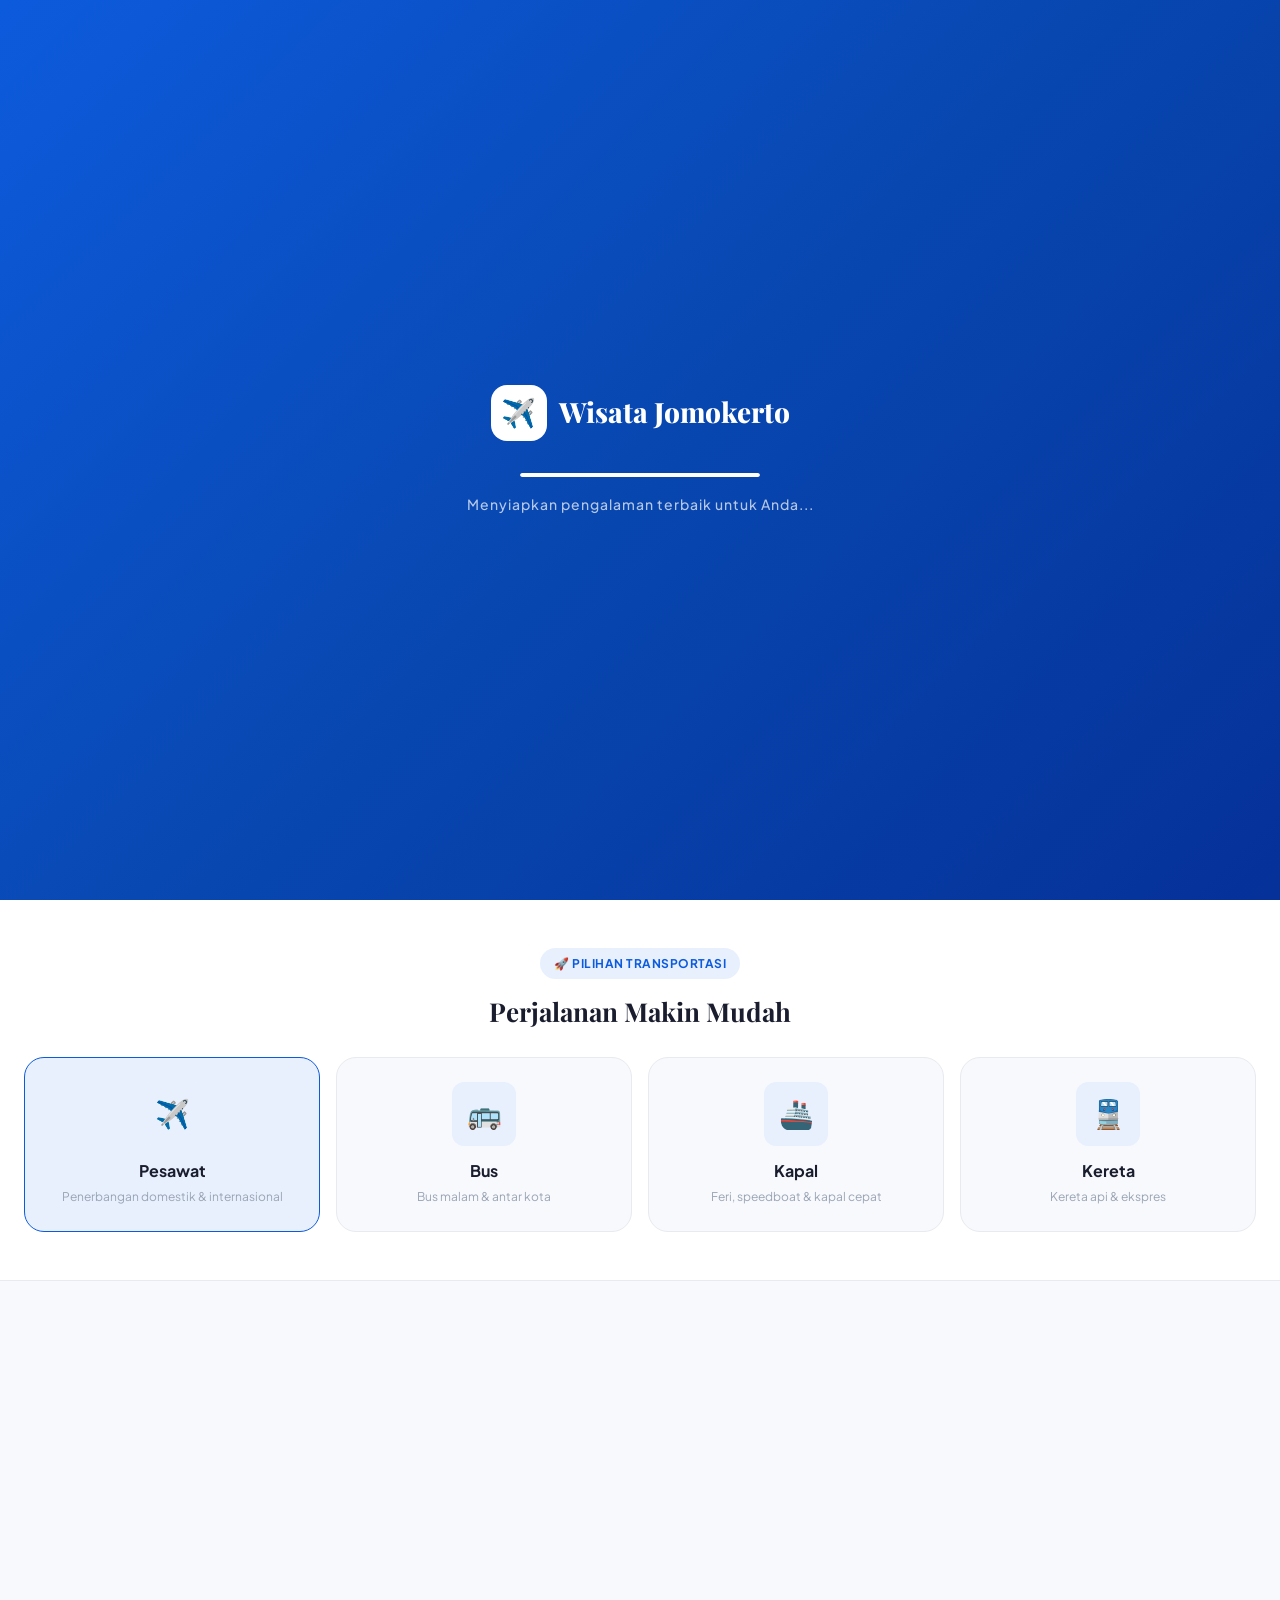
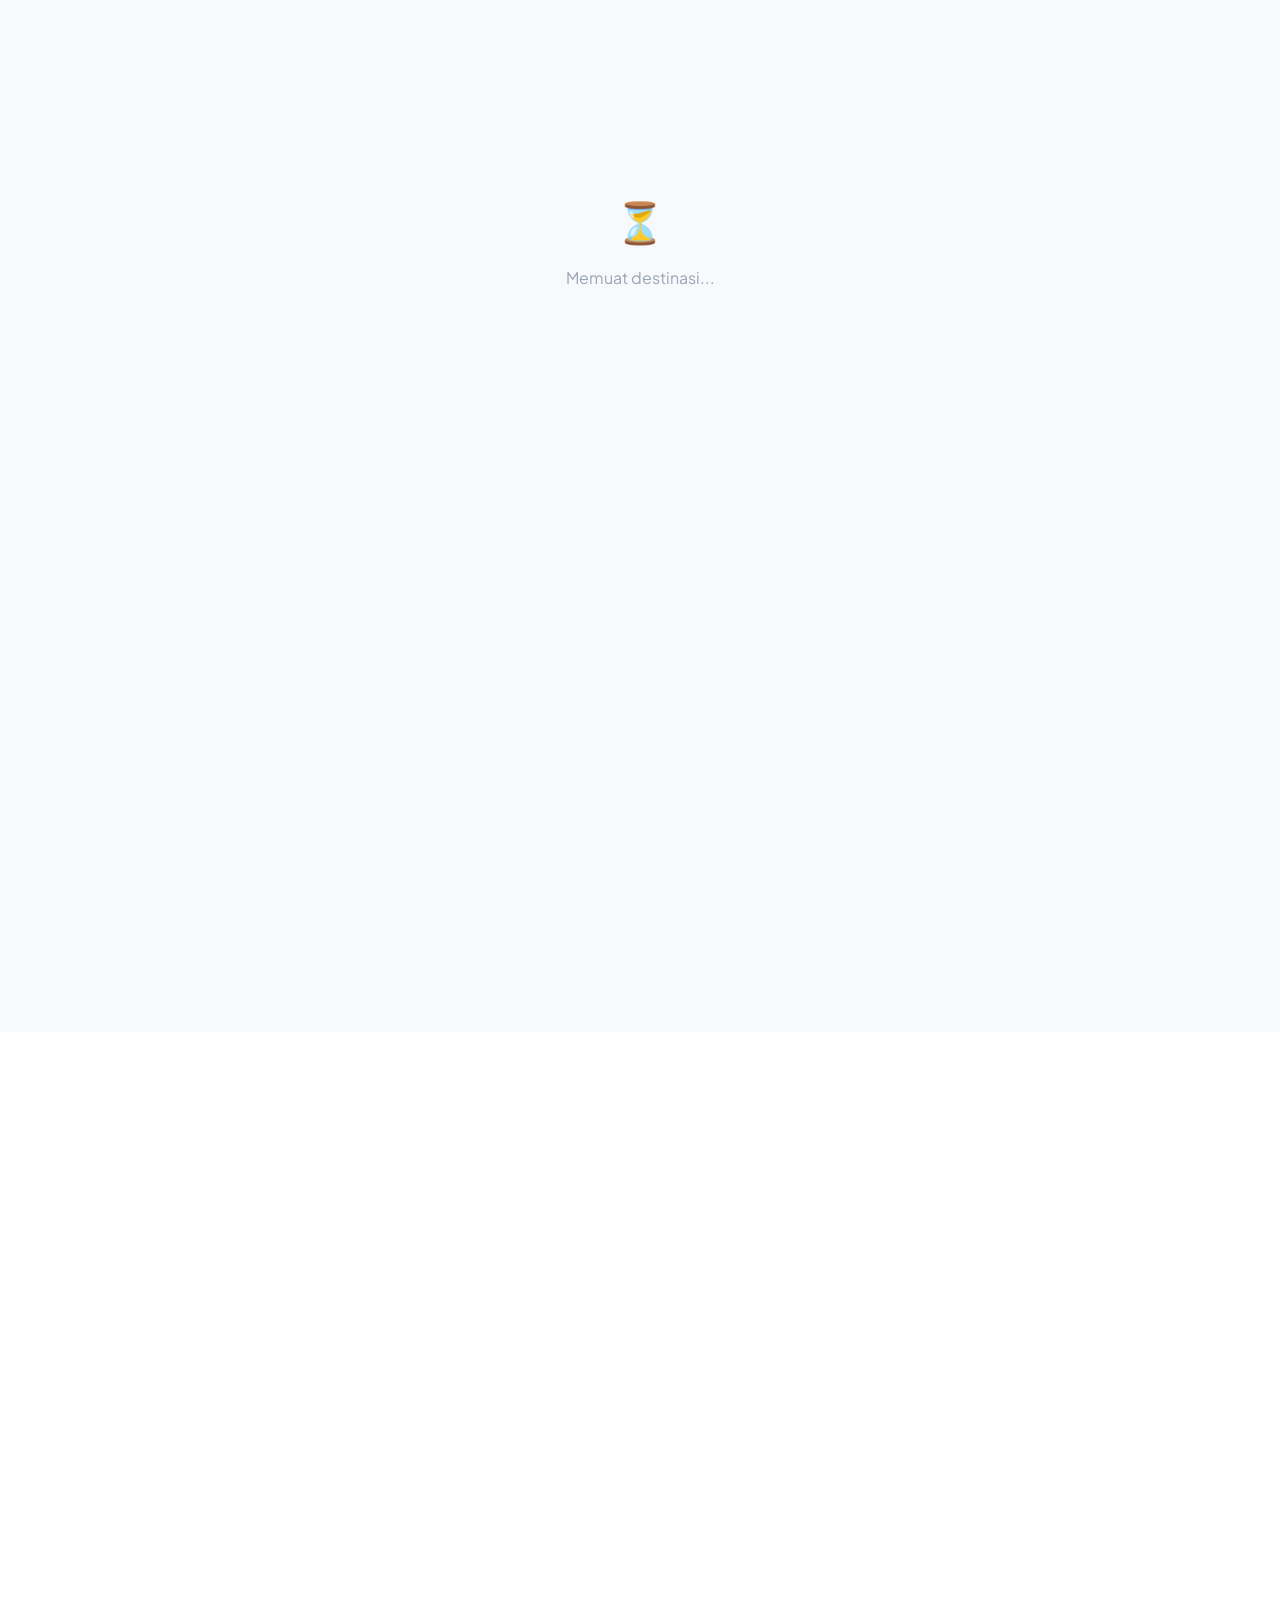
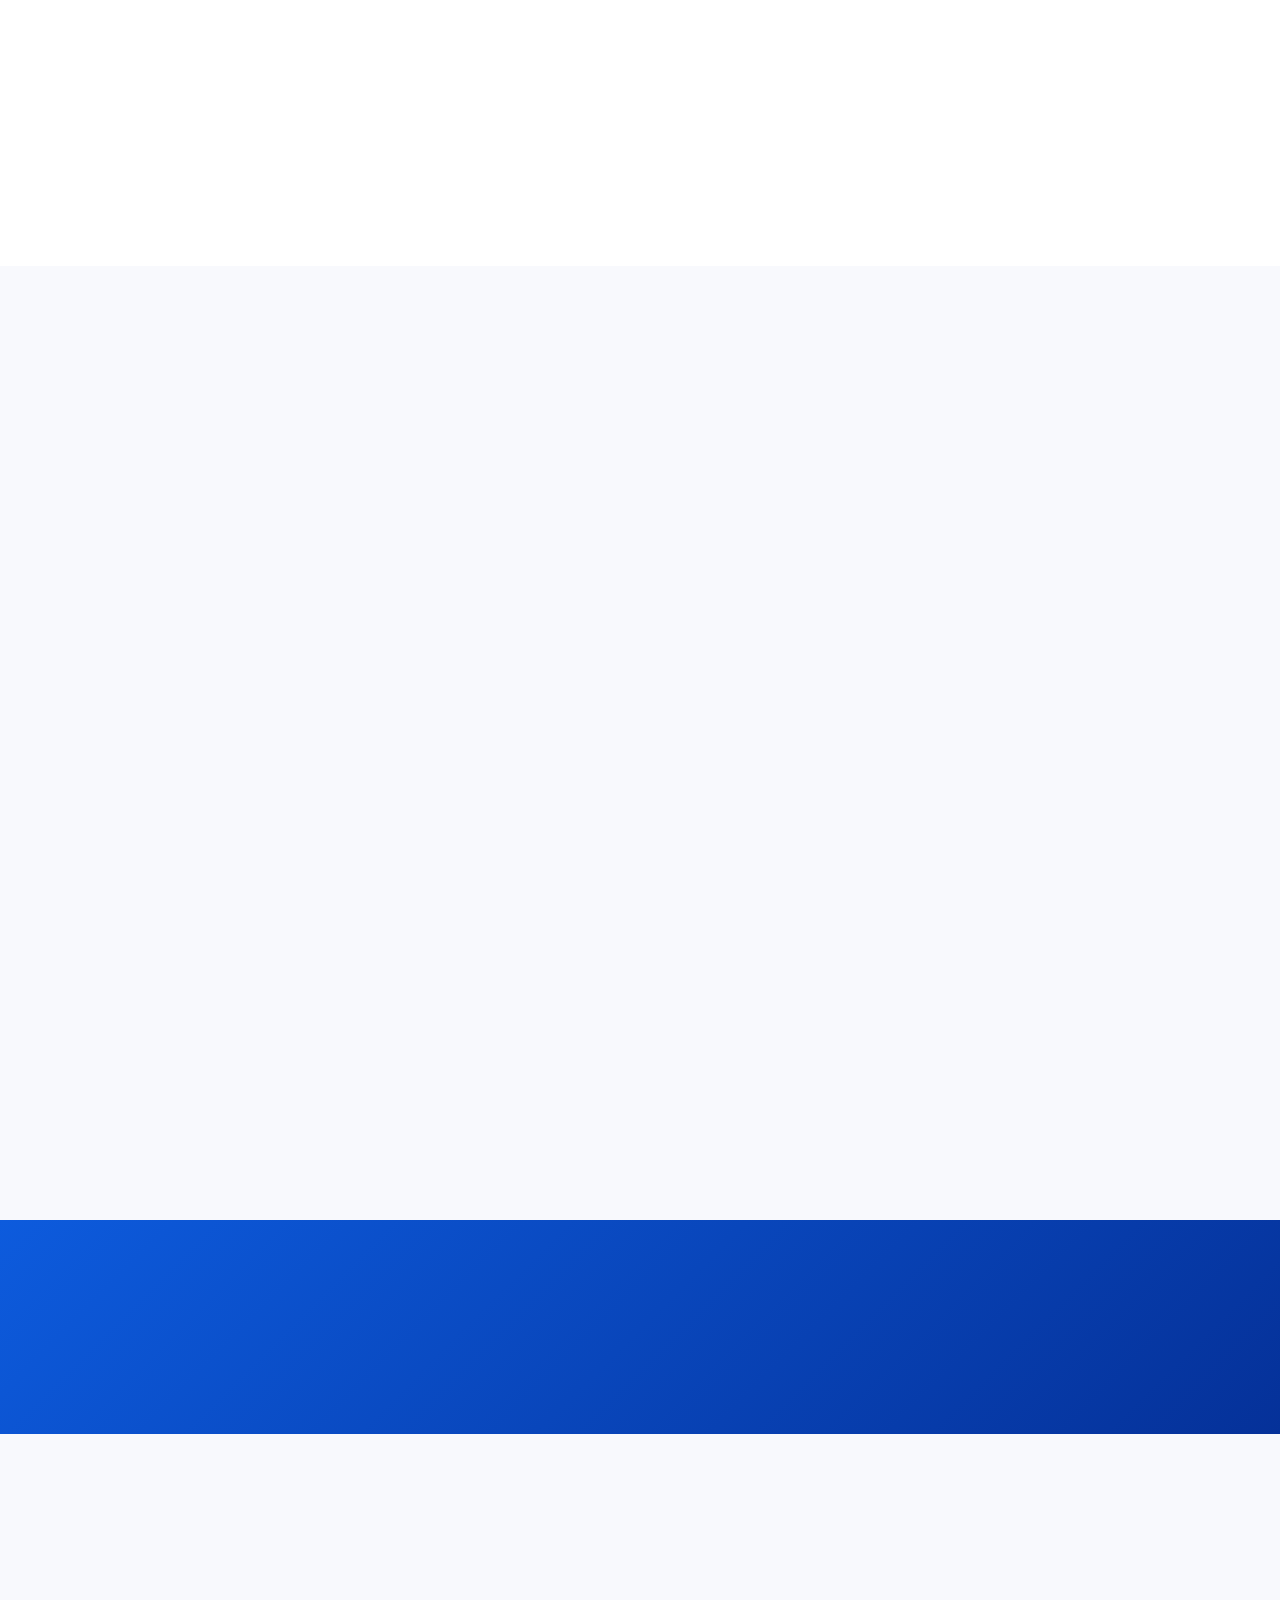
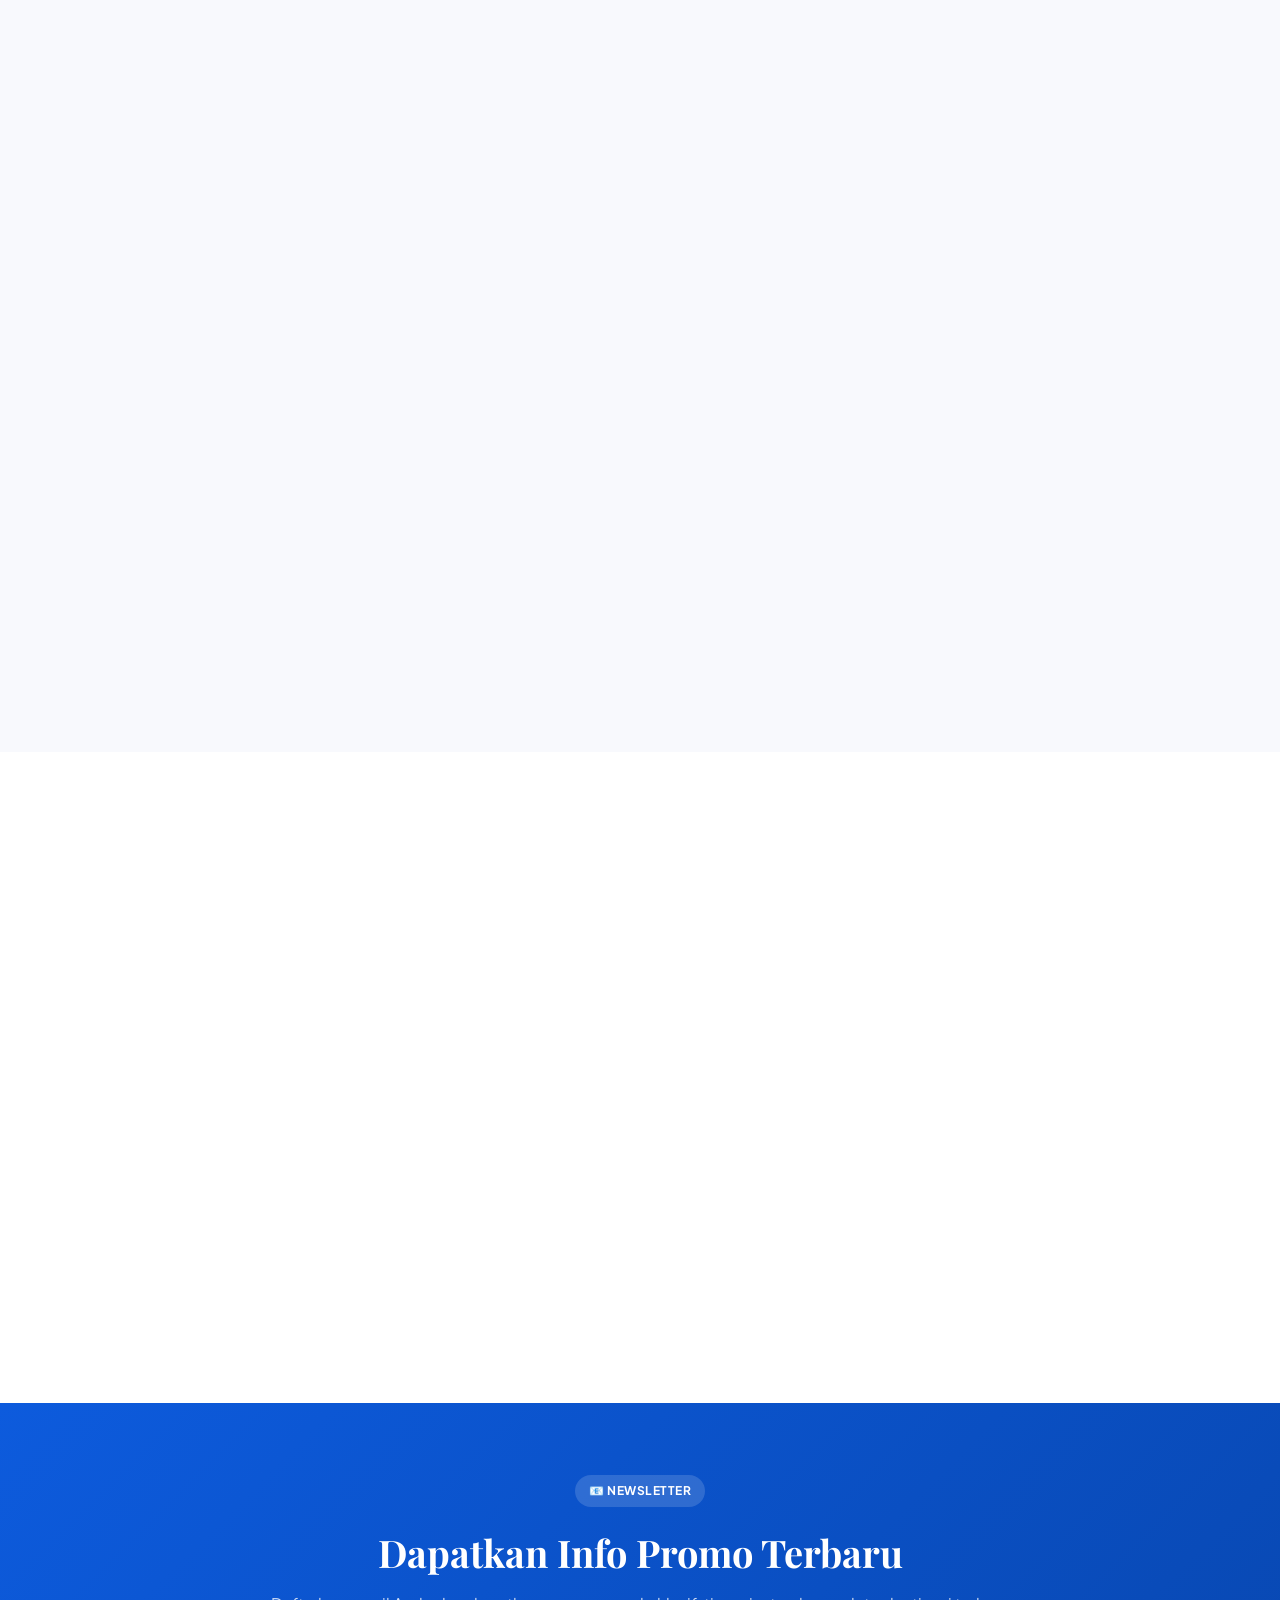
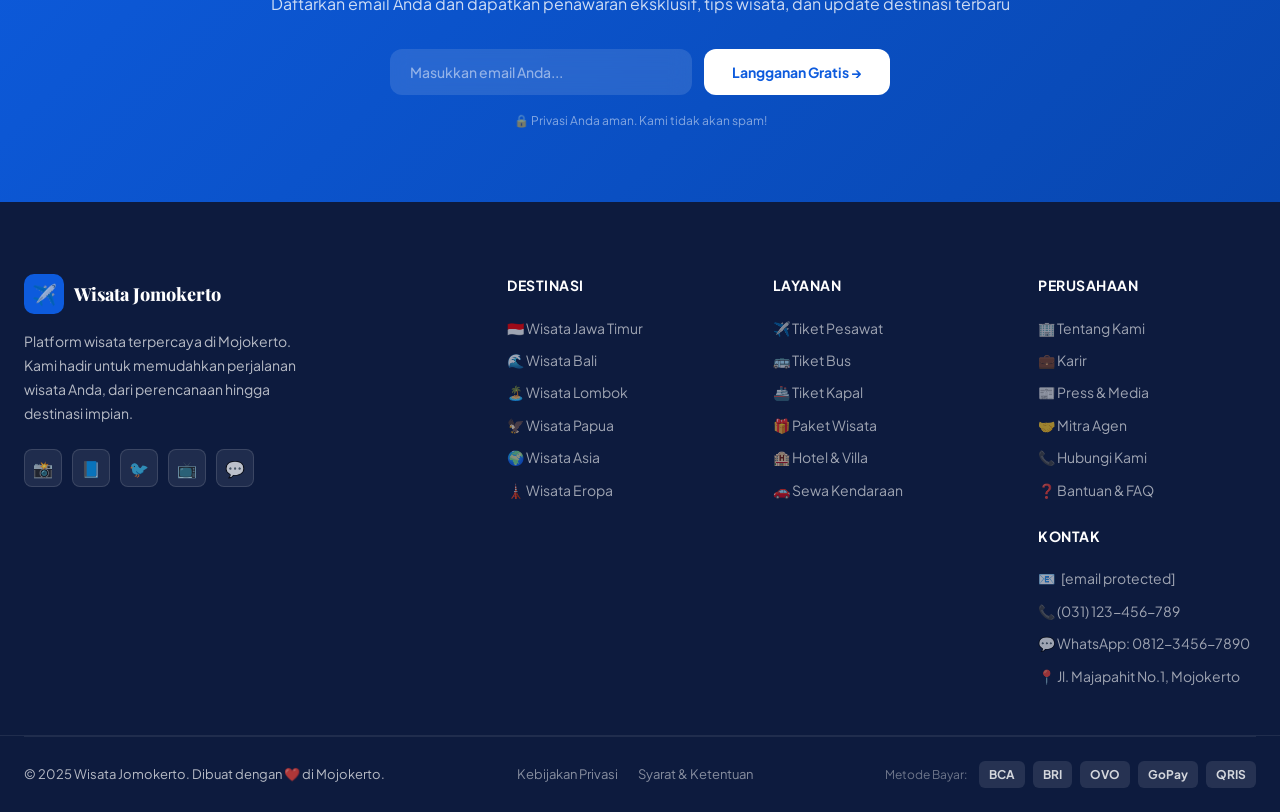
==== index.html @ 7ea8e1b7 "jmk" ====
<!DOCTYPE html>
<html lang="id" data-theme="light">
<head>
  <meta charset="UTF-8">
  <meta name="viewport" content="width=device-width, initial-scale=1.0">
  <meta name="description" content="Wisata Jomokerto - Platform wisata terlengkap. Temukan destinasi dalam dan luar negeri, paket tour, dan berbagai pilihan transportasi.">
  <meta property="og:title" content="Wisata Jomokerto - Jelajahi Dunia Bersamamu">
  <meta property="og:image" content="https://images.unsplash.com/photo-1558618666-fcd25c85cd64?w=1200">
  <title>Wisata Jomokerto - Jelajahi Dunia Bersamamu ✈️</title>
  <link rel="icon" type="image/svg+xml" href="data:image/svg+xml,<svg xmlns='http://www.w3.org/2000/svg' viewBox='0 0 100 100'><text y='.9em' font-size='90'>✈️</text></svg>">
  <link rel="stylesheet" href="css/style.css">
</head>
<body>

<!-- ===== LOADING SCREEN ===== -->
<div id="loading-screen">
  <div class="loader-logo">
    <div class="logo-icon">✈️</div>
    <div class="logo-text">Wisata Jomokerto</div>
  </div>
  <div class="loader-bar">
    <div class="loader-fill"></div>
  </div>
  <div class="loader-text">Menyiapkan pengalaman terbaik untuk Anda...</div>
</div>

<!-- ===== NAVBAR ===== -->
<nav class="navbar" id="navbar">
  <div class="nav-container">
    <!-- Logo -->
    <a href="index.html" class="nav-logo">
      <div class="logo-icon">✈️</div>
      <div>
        <div class="logo-name">Wisata Jomokerto</div>
        <div class="logo-tagline">Jelajahi Dunia Bersamamu</div>
      </div>
    </a>

    <!-- Desktop Menu -->
    <ul class="nav-menu">
      <!-- Destinasi Dropdown -->
      <li class="nav-item">
        <a href="#destinasiSection" class="nav-link active">
          🗺️ Destinasi <span class="nav-arrow">▾</span>
        </a>
        <div class="nav-dropdown">
          <a href="#destinasiSection" onclick="Destinations.filter('dalam_negeri')" class="dropdown-item">
            <span class="icon">🇮🇩</span>
            <div>
              <div style="font-weight:600;color:var(--text-primary)">Dalam Negeri</div>
              <div style="font-size:12px;color:var(--text-muted)">Ribuan destinasi Indonesia</div>
            </div>
          </a>
          <a href="#destinasiSection" onclick="Destinations.filter('luar_negeri')" class="dropdown-item">
            <span class="icon">🌍</span>
            <div>
              <div style="font-weight:600;color:var(--text-primary)">Luar Negeri</div>
              <div style="font-size:12px;color:var(--text-muted)">Mancanegara & internasional</div>
            </div>
          </a>
          <div class="dropdown-divider"></div>
          <a href="#destinasiSection" onclick="Destinations.filter('semua','pantai')" class="dropdown-item">
            <span class="icon">🏖️</span> Pantai & Bahari
          </a>
          <a href="#destinasiSection" onclick="Destinations.filter('semua','gunung')" class="dropdown-item">
            <span class="icon">⛰️</span> Gunung & Alam
          </a>
          <a href="#destinasiSection" onclick="Destinations.filter('semua','budaya')" class="dropdown-item">
            <span class="icon">🏛️</span> Budaya & Sejarah
          </a>
          <a href="#destinasiSection" onclick="Destinations.filter('semua','kota')" class="dropdown-item">
            <span class="icon">🏙️</span> Wisata Kota
          </a>
        </div>
      </li>

      <!-- Transport Dropdown -->
      <li class="nav-item">
        <a href="#transportSection" class="nav-link">
          🚀 Transportasi <span class="nav-arrow">▾</span>
        </a>
        <div class="nav-dropdown">
          <a href="#transportSection" class="dropdown-item" onclick="document.querySelector('[data-type=pesawat]').click()">
            <span class="icon">✈️</span>
            <div>
              <div style="font-weight:600;color:var(--text-primary)">Pesawat</div>
              <div style="font-size:12px;color:var(--text-muted)">Penerbangan domestik & internasional</div>
            </div>
          </a>
          <a href="#transportSection" class="dropdown-item" onclick="document.querySelector('[data-type=bus]').click()">
            <span class="icon">🚌</span>
            <div>
              <div style="font-weight:600;color:var(--text-primary)">Bus</div>
              <div style="font-size:12px;color:var(--text-muted)">Bus malam & antar kota</div>
            </div>
          </a>
          <a href="#transportSection" class="dropdown-item" onclick="document.querySelector('[data-type=kapal]').click()">
            <span class="icon">🚢</span>
            <div>
              <div style="font-weight:600;color:var(--text-primary)">Kapal</div>
              <div style="font-size:12px;color:var(--text-muted)">Feri & kapal cepat</div>
            </div>
          </a>
          <a href="#transportSection" class="dropdown-item" onclick="document.querySelector('[data-type=kereta]').click()">
            <span class="icon">🚆</span>
            <div>
              <div style="font-weight:600;color:var(--text-primary)">Kereta</div>
              <div style="font-size:12px;color:var(--text-muted)">Kereta api & ekspres</div>
            </div>
          </a>
        </div>
      </li>

      <!-- Paket -->
      <li class="nav-item">
        <a href="#paketSection" class="nav-link">
          🎁 Paket Wisata <span class="nav-arrow">▾</span>
        </a>
        <div class="nav-dropdown">
          <a href="#paketSection" class="dropdown-item"><span class="icon">🏝️</span> Paket Dalam Negeri</a>
          <a href="#paketSection" class="dropdown-item"><span class="icon">🌏</span> Paket Luar Negeri</a>
          <a href="#paketSection" class="dropdown-item"><span class="icon">💑</span> Paket Honeymoon</a>
          <a href="#paketSection" class="dropdown-item"><span class="icon">👨‍👩‍👧</span> Paket Keluarga</a>
          <div class="dropdown-divider"></div>
          <a href="#paketSection" class="dropdown-item" style="color:var(--secondary)">🔥 Promo Terbatas</a>
        </div>
      </li>

      <!-- Info -->
      <li class="nav-item">
        <a href="#" class="nav-link">
          📖 Info <span class="nav-arrow">▾</span>
        </a>
        <div class="nav-dropdown">
          <a href="#tentangSection" class="dropdown-item"><span class="icon">🏢</span> Tentang Kami</a>
          <a href="#" class="dropdown-item"><span class="icon">📰</span> Blog & Tips Wisata</a>
          <a href="#" class="dropdown-item"><span class="icon">❓</span> FAQ</a>
          <a href="#" class="dropdown-item"><span class="icon">📞</span> Kontak & Bantuan</a>
        </div>
      </li>

      <!-- Promo -->
      <li class="nav-item">
        <a href="#promoSection" class="nav-link" style="color:var(--secondary)">
          🔥 Promo
        </a>
      </li>
    </ul>

    <!-- Nav Right -->
    <div class="nav-right" id="navRight">
      <button class="btn-theme" id="themeBtn" title="Toggle theme">🌙</button>
      <button class="btn-login" onclick="Modal.open('login')">Masuk</button>
      <button class="btn-register" onclick="Modal.open('register')">Daftar Gratis</button>
    </div>

    <!-- Hamburger Mobile -->
    <div class="hamburger" id="hamburger">
      <span></span><span></span><span></span>
    </div>
  </div>
</nav>

<!-- Mobile Nav -->
<div class="mobile-nav" id="mobileNav">
  <div style="display:flex;flex-direction:column;gap:4px">
    <a href="#destinasiSection" class="nav-link" style="padding:12px 16px">🗺️ Destinasi</a>
    <a href="#transportSection" class="nav-link" style="padding:12px 16px">🚀 Transportasi</a>
    <a href="#paketSection" class="nav-link" style="padding:12px 16px">🎁 Paket Wisata</a>
    <a href="#promoSection" class="nav-link" style="padding:12px 16px;color:var(--secondary)">🔥 Promo</a>
    <a href="#tentangSection" class="nav-link" style="padding:12px 16px">📖 Tentang</a>
    <div style="height:1px;background:var(--border);margin:8px 0"></div>
    <button class="btn-login" onclick="Modal.open('login')" style="margin:4px 0">Masuk</button>
    <button class="btn-register" onclick="Modal.open('register')" style="margin:4px 0">Daftar Gratis</button>
    <div style="height:1px;background:var(--border);margin:8px 0"></div>
    <button class="btn-theme" style="align-self:flex-start;width:auto;padding:8px 16px;gap:8px;display:flex;align-items:center">
      🌙 Ganti Tema
    </button>
  </div>
</div>

<!-- ===== HERO SECTION ===== -->
<section class="hero" id="heroSection">
  <!-- Slider -->
  <div class="hero-slider">
    <div class="hero-slide active">
      <img src="https://images.unsplash.com/photo-1558618666-fcd25c85cd64?w=1920&q=80" alt="Bromo">
      <div class="hero-overlay"></div>
    </div>
    <div class="hero-slide">
      <img src="https://images.unsplash.com/photo-1613395877344-13d4a8e0d49e?w=1920&q=80" alt="Santorini">
      <div class="hero-overlay"></div>
    </div>
    <div class="hero-slide">
      <img src="https://images.unsplash.com/photo-1544644181-1484b3fdfc62?w=1920&q=80" alt="Raja Ampat">
      <div class="hero-overlay"></div>
    </div>
  </div>

  <!-- Hero Content -->
  <div class="hero-content">
    <div class="hero-badge">
      <span>⭐</span> Platform Wisata #1 di Mojokerto
    </div>
    <h1 class="hero-title">
      Jelajahi Keindahan<br><span>Dunia Bersamamu</span>
    </h1>
    <p class="hero-subtitle">
      Temukan ribuan destinasi wisata terbaik dalam dan luar negeri. Pesan paket wisata, tiket, dan akomodasi dengan mudah dan terpercaya.
    </p>

    <div class="hero-stats">
      <div class="hero-stat">
        <div class="num">500+</div>
        <div class="label">Destinasi</div>
      </div>
      <div class="hero-stat">
        <div class="num">50K+</div>
        <div class="label">Wisatawan</div>
      </div>
      <div class="hero-stat">
        <div class="num">4.9⭐</div>
        <div class="label">Rating</div>
      </div>
      <div class="hero-stat">
        <div class="num">24/7</div>
        <div class="label">Support</div>
      </div>
    </div>

    <!-- Search Box -->
    <div class="search-box">
      <div class="search-tabs">
        <button class="search-tab active" data-transport="pesawat">✈️ Pesawat</button>
        <button class="search-tab" data-transport="bus">🚌 Bus</button>
        <button class="search-tab" data-transport="kapal">🚢 Kapal</button>
        <button class="search-tab" data-transport="kereta">🚆 Kereta</button>
        <button class="search-tab" data-transport="paket">🎁 Paket Wisata</button>
      </div>
      
      <div class="search-form">
        <div class="search-field">
          <label>📍 Dari Mana</label>
          <div class="search-input-wrap">
            <span class="icon">🏙️</span>
            <input type="text" placeholder="Kota asal..." id="searchAsal" list="kotaList">
          </div>
        </div>
        
        <div class="search-field">
          <label>🎯 Tujuan</label>
          <div class="search-input-wrap">
            <span class="icon">📍</span>
            <input type="text" placeholder="Cari destinasi..." id="searchDest" autocomplete="off">
          </div>
        </div>
        
        <div class="search-field">
          <label>📅 Tanggal</label>
          <div class="search-input-wrap">
            <span class="icon">📅</span>
            <input type="date" id="searchDate" min="">
          </div>
        </div>
        
        <div class="search-field">
          <label>👥 Penumpang</label>
          <div class="search-input-wrap">
            <span class="icon">👤</span>
            <select id="searchPax">
              <option value="1">1 Orang</option>
              <option value="2">2 Orang</option>
              <option value="3">3 Orang</option>
              <option value="4">4 Orang</option>
              <option value="5">5+ Orang</option>
            </select>
          </div>
        </div>
        
        <button class="btn-search">
          🔍 Cari
        </button>
      </div>
    </div>
  </div>

  <!-- Slider Dots -->
  <div class="hero-controls">
    <button class="hero-dot active"></button>
    <button class="hero-dot"></button>
    <button class="hero-dot"></button>
  </div>
</section>

<!-- ===== TRANSPORTASI SECTION ===== -->
<section class="transport-section" id="transportSection">
  <div class="container">
    <div style="text-align:center; margin-bottom:24px">
      <div class="section-badge">🚀 Pilihan Transportasi</div>
      <h2 style="font-family:var(--font-display);font-size:26px;color:var(--text-primary)">Perjalanan Makin Mudah</h2>
    </div>
    <div class="transport-grid">
      <div class="transport-card active" data-type="pesawat">
        <div class="transport-icon">✈️</div>
        <div class="transport-name">Pesawat</div>
        <div class="transport-desc">Penerbangan domestik & internasional</div>
      </div>
      <div class="transport-card" data-type="bus">
        <div class="transport-icon">🚌</div>
        <div class="transport-name">Bus</div>
        <div class="transport-desc">Bus malam & antar kota</div>
      </div>
      <div class="transport-card" data-type="kapal">
        <div class="transport-icon">🚢</div>
        <div class="transport-name">Kapal</div>
        <div class="transport-desc">Feri, speedboat & kapal cepat</div>
      </div>
      <div class="transport-card" data-type="kereta">
        <div class="transport-icon">🚆</div>
        <div class="transport-name">Kereta</div>
        <div class="transport-desc">Kereta api & ekspres</div>
      </div>
    </div>
  </div>
</section>

<!-- ===== DESTINASI SECTION ===== -->
<section class="section" id="destinasiSection">
  <div class="container">
    <div class="section-header reveal">
      <div class="section-badge">🗺️ Eksplorasi Destinasi</div>
      <h2 class="section-title">Destinasi Pilihan Terbaik</h2>
      <p class="section-subtitle">Dari pantai eksotis hingga puncak gunung, temukan destinasi wisata impian Anda</p>
    </div>

    <!-- Filter Tipe -->
    <div style="display:flex; align-items:center; justify-content:space-between; flex-wrap:wrap; gap:16px; margin-bottom:20px;" class="reveal">
      <div class="dest-tabs" id="typeTabs">
        <button class="dest-tab active" data-type="semua">🌐 Semua</button>
        <button class="dest-tab" data-type="dalam_negeri">🇮🇩 Dalam Negeri</button>
        <button class="dest-tab" data-type="luar_negeri">🌍 Luar Negeri</button>
      </div>
      
      <!-- Search inline -->
      <div style="position:relative">
        <span style="position:absolute;left:12px;top:50%;transform:translateY(-50%);color:var(--text-muted)">🔍</span>
        <input type="text" id="searchDest" placeholder="Cari destinasi..." 
          style="padding:10px 14px 10px 36px; border-radius:var(--radius-full); border:1.5px solid var(--border); background:var(--bg-card); font-size:13px; font-family:var(--font); color:var(--text-primary); width:220px; transition:var(--transition);"
          onfocus="this.style.borderColor='var(--primary)'; this.style.width='280px'"
          onblur="this.style.borderColor='var(--border)'; this.style.width='220px'">
      </div>
    </div>

    <!-- Filter Kategori -->
    <div class="dest-tabs reveal reveal-delay-1" id="catTabs" style="margin-bottom:32px;flex-wrap:wrap">
      <button class="dest-tab active" data-cat="semua">🌐 Semua</button>
      <button class="dest-tab" data-cat="pantai">🏖️ Pantai</button>
      <button class="dest-tab" data-cat="gunung">⛰️ Gunung</button>
      <button class="dest-tab" data-cat="budaya">🏛️ Budaya</button>
      <button class="dest-tab" data-cat="kota">🏙️ Kota</button>
      <button class="dest-tab" data-cat="alam">🌿 Alam</button>
    </div>

    <!-- Destination Grid -->
    <div class="dest-grid" id="destGrid">
      <!-- Diisi oleh JS -->
      <div style="grid-column:1/-1;text-align:center;padding:60px;color:var(--text-muted)">
        <div style="font-size:40px;margin-bottom:12px">⏳</div>
        <div>Memuat destinasi...</div>
      </div>
    </div>

    <div style="text-align:center; margin-top:40px" class="reveal">
      <button onclick="Toast.show('Lihat semua destinasi segera hadir!', 'info')" 
        style="padding:14px 36px; border-radius:var(--radius-full); border:1.5px solid var(--primary); background:transparent; color:var(--primary); font-size:15px; font-weight:700; cursor:pointer; font-family:var(--font); transition:var(--transition);"
        onmouseover="this.style.background='var(--primary)';this.style.color='white'"
        onmouseout="this.style.background='transparent';this.style.color='var(--primary)'">
        Lihat Semua Destinasi →
      </button>
    </div>
  </div>
</section>

<!-- ===== PROMO SECTION ===== -->
<section class="section" id="promoSection" style="padding-top:0">
  <div class="container">
    <div class="promo-banner reveal">
      <div class="promo-content">
        <div class="promo-label">🔥 PENAWARAN TERBATAS</div>
        <h2 class="promo-title">Hemat Hingga<br>50% untuk<br>Destinasi Pilihan</h2>
        <p class="promo-desc">
          Dapatkan penawaran eksklusif untuk paket wisata dalam dan luar negeri. 
          Berlaku untuk pemesanan sebelum 31 Desember 2025!
        </p>
        <div class="promo-actions">
          <button class="btn-promo primary" onclick="document.getElementById('destinasiSection').scrollIntoView({behavior:'smooth'})">
            🎯 Lihat Promo
          </button>
          <button class="btn-promo outline" onclick="Modal.open('register')">
            Daftar & Dapatkan Kode
          </button>
        </div>
      </div>
      <div class="promo-img">
        <img src="https://images.unsplash.com/photo-1555400038-63f5ba517a47?w=600&q=80" alt="Promo Bali">
      </div>
    </div>
  </div>
</section>

<!-- ===== PAKET WISATA SECTION ===== -->
<section class="section" id="paketSection" style="background:var(--bg-card);">
  <div class="container">
    <div class="section-header reveal">
      <div class="section-badge">🎁 Paket Wisata</div>
      <h2 class="section-title">Paket Wisata Terpopuler</h2>
      <p class="section-subtitle">Paket all-inclusive terbaik dengan harga kompetitif dan pelayanan premium</p>
    </div>
    
    <div style="display:grid; grid-template-columns:repeat(auto-fill,minmax(300px,1fr)); gap:24px">
      <!-- Paket 1 -->
      <div class="dest-card reveal reveal-delay-1">
        <div class="dest-card-img">
          <img src="https://images.unsplash.com/photo-1558618666-fcd25c85cd64?w=600" alt="Bromo">
          <span class="dest-badge">🇮🇩 3D2N</span>
        </div>
        <div class="dest-card-body">
          <div class="dest-category">🎁 Paket Dalam Negeri</div>
          <div class="dest-name">Bromo Sunrise Adventure</div>
          <div class="dest-location"><span class="icon">📍</span> Probolinggo, Jawa Timur</div>
          <div style="font-size:13px;color:var(--text-secondary);margin-bottom:12px;line-height:1.5">
            ✅ Hotel 2 malam &nbsp;✅ Jeep 4WD<br>
            ✅ Guide profesional &nbsp;✅ Sarapan
          </div>
          <div class="dest-footer">
            <div class="dest-price">
              <div class="label">Mulai dari</div>
              <div class="amount">Rp 1,25Jt</div>
              <div class="per">/orang</div>
            </div>
            <button class="btn-detail" onclick="Toast.show('Hubungi kami untuk pemesanan paket!', 'info')">Pesan →</button>
          </div>
        </div>
      </div>
      
      <!-- Paket 2 -->
      <div class="dest-card reveal reveal-delay-2">
        <div class="dest-card-img">
          <img src="https://images.unsplash.com/photo-1514282401047-d79a71a590e8?w=600" alt="Maldives">
          <span class="dest-badge luar">🌍 5D4N</span>
        </div>
        <div class="dest-card-body">
          <div class="dest-category">💑 Paket Honeymoon</div>
          <div class="dest-name">Maldives Honeymoon Dream</div>
          <div class="dest-location"><span class="icon">📍</span> Male, Maladewa</div>
          <div style="font-size:13px;color:var(--text-secondary);margin-bottom:12px;line-height:1.5">
            ✅ Overwater bungalow &nbsp;✅ Spa<br>
            ✅ 3x makan/hari &nbsp;✅ Snorkeling
          </div>
          <div class="dest-footer">
            <div class="dest-price">
              <div class="label">Mulai dari</div>
              <div class="amount">Rp 45Jt</div>
              <div class="per">/pasang</div>
            </div>
            <button class="btn-detail" onclick="Toast.show('Hubungi kami untuk pemesanan paket!', 'info')">Pesan →</button>
          </div>
        </div>
      </div>
      
      <!-- Paket 3 -->
      <div class="dest-card reveal reveal-delay-3">
        <div class="dest-card-img">
          <img src="https://images.unsplash.com/photo-1540959733332-eab4deabeeaf?w=600" alt="Tokyo">
          <span class="dest-badge luar">🌍 7D6N</span>
        </div>
        <div class="dest-card-body">
          <div class="dest-category">🌸 Paket Luar Negeri</div>
          <div class="dest-name">Japan Explorer Premium</div>
          <div class="dest-location"><span class="icon">📍</span> Tokyo · Kyoto · Osaka</div>
          <div style="font-size:13px;color:var(--text-secondary);margin-bottom:12px;line-height:1.5">
            ✅ Hotel 6 malam &nbsp;✅ JR Pass 7 hari<br>
            ✅ Guide Indonesia &nbsp;✅ Sarapan
          </div>
          <div class="dest-footer">
            <div class="dest-price">
              <div class="label">Mulai dari</div>
              <div class="amount">Rp 18,5Jt</div>
              <div class="per">/orang</div>
            </div>
            <button class="btn-detail" onclick="Toast.show('Hubungi kami untuk pemesanan paket!', 'info')">Pesan →</button>
          </div>
        </div>
      </div>
    </div>
  </div>
</section>

<!-- ===== KENAPA KAMI SECTION ===== -->
<section class="section" id="tentangSection">
  <div class="container">
    <div class="section-header reveal">
      <div class="section-badge">💎 Keunggulan Kami</div>
      <h2 class="section-title">Mengapa Pilih Wisata Jomokerto?</h2>
      <p class="section-subtitle">Kami berkomitmen memberikan pengalaman wisata terbaik dengan pelayanan terpercaya</p>
    </div>
    
    <div class="why-grid">
      <div class="why-card reveal reveal-delay-1">
        <div class="why-icon">💰</div>
        <div class="why-title">Harga Terjangkau</div>
        <div class="why-desc">Dapatkan harga terbaik dengan jaminan tidak ada biaya tersembunyi. Bandingkan dan pilih sesuai budget.</div>
      </div>
      <div class="why-card reveal reveal-delay-2">
        <div class="why-icon">🔒</div>
        <div class="why-title">Transaksi Aman</div>
        <div class="why-desc">Sistem pembayaran terenkripsi SSL dengan berbagai metode pembayaran yang aman dan terpercaya.</div>
      </div>
      <div class="why-card reveal reveal-delay-3">
        <div class="why-icon">⭐</div>
        <div class="why-title">Destinasi Terverifikasi</div>
        <div class="why-desc">Semua destinasi telah diverifikasi tim kami. Foto dan deskripsi nyata, bukan rekayasa.</div>
      </div>
      <div class="why-card reveal reveal-delay-4">
        <div class="why-icon">📞</div>
        <div class="why-title">Support 24/7</div>
        <div class="why-desc">Tim customer service kami siap membantu Anda 24 jam sehari, 7 hari seminggu via chat, telepon, atau email.</div>
      </div>
      <div class="why-card reveal reveal-delay-1">
        <div class="why-icon">🗺️</div>
        <div class="why-title">500+ Destinasi</div>
        <div class="why-desc">Pilihan destinasi terlengkap mulai dari wisata lokal Mojokerto hingga destinasi internasional eksotis.</div>
      </div>
      <div class="why-card reveal reveal-delay-2">
        <div class="why-icon">🎯</div>
        <div class="why-title">Mudah & Cepat</div>
        <div class="why-desc">Proses pemesanan hanya butuh beberapa menit. Tiket dan konfirmasi langsung dikirim ke email Anda.</div>
      </div>
    </div>
  </div>
</section>

<!-- ===== STATISTIK ===== -->
<section style="background:linear-gradient(135deg,#0d5bdd,#053199); padding:60px 0;">
  <div class="container">
    <div style="display:grid; grid-template-columns:repeat(4,1fr); gap:32px; text-align:center;">
      <div class="reveal">
        <div style="font-family:var(--font-display);font-size:42px;font-weight:700;color:white" class="count-up" data-target="500">0</div>
        <div style="font-size:14px;color:rgba(255,255,255,0.8);margin-top:4px">Destinasi Wisata</div>
      </div>
      <div class="reveal reveal-delay-1">
        <div style="font-family:var(--font-display);font-size:42px;font-weight:700;color:white" class="count-up" data-target="50000">0</div>
        <div style="font-size:14px;color:rgba(255,255,255,0.8);margin-top:4px">Wisatawan Puas</div>
      </div>
      <div class="reveal reveal-delay-2">
        <div style="font-family:var(--font-display);font-size:42px;font-weight:700;color:white" class="count-up" data-target="120">0</div>
        <div style="font-size:14px;color:rgba(255,255,255,0.8);margin-top:4px">Mitra Agen Wisata</div>
      </div>
      <div class="reveal reveal-delay-3">
        <div style="font-family:var(--font-display);font-size:42px;font-weight:700;color:white" class="count-up" data-target="8">0</div>
        <div style="font-size:14px;color:rgba(255,255,255,0.8);margin-top:4px">Tahun Berpengalaman</div>
      </div>
    </div>
  </div>
</section>

<!-- ===== GALERI ===== -->
<section class="section">
  <div class="container">
    <div class="section-header reveal">
      <div class="section-badge">📸 Galeri</div>
      <h2 class="section-title">Momen Indah Wisatawan Kami</h2>
    </div>
    <div class="gallery-grid reveal">
      <div class="gallery-item" style="grid-row:span 2">
        <img src="https://images.unsplash.com/photo-1555400038-63f5ba517a47?w=600" alt="Bali">
      </div>
      <div class="gallery-item">
        <img src="https://images.unsplash.com/photo-1558618666-fcd25c85cd64?w=600" alt="Bromo">
      </div>
      <div class="gallery-item">
        <img src="https://images.unsplash.com/photo-1613395877344-13d4a8e0d49e?w=600" alt="Santorini">
      </div>
      <div class="gallery-item">
        <img src="https://images.unsplash.com/photo-1540959733332-eab4deabeeaf?w=600" alt="Tokyo">
      </div>
      <div class="gallery-item">
        <img src="https://images.unsplash.com/photo-1514282401047-d79a71a590e8?w=600" alt="Maldives">
      </div>
    </div>
  </div>
</section>

<!-- ===== TESTIMONIALS ===== -->
<section class="section testimonial-section">
  <div class="container">
    <div class="section-header reveal">
      <div class="section-badge">💬 Testimoni</div>
      <h2 class="section-title">Kata Mereka Tentang Kami</h2>
      <p class="section-subtitle">Lebih dari 50.000 wisatawan telah mempercayakan perjalanan mereka kepada kami</p>
    </div>
    
    <div class="testimonial-grid">
      <div class="testimonial-card reveal reveal-delay-1">
        <div class="testimonial-stars">★★★★★</div>
        <p class="testimonial-text">"Pengalaman wisata ke Bromo bersama Wisata Jomokerto luar biasa! Semua diatur dengan rapi, guide ramah, dan sunrise-nya tidak terlupakan. Pasti akan pesan lagi!"</p>
        <div class="testimonial-author">
          <div class="author-avatar" style="background:linear-gradient(135deg,#667eea,#764ba2)">BS</div>
          <div>
            <div class="author-name">Budi Santoso</div>
            <div class="author-dest"><span>📍</span> Trip ke Bromo · Agustus 2024</div>
          </div>
        </div>
      </div>
      
      <div class="testimonial-card reveal reveal-delay-2">
        <div class="testimonial-stars">★★★★★</div>
        <p class="testimonial-text">"Honeymoon ke Maldives kami jadi sempurna berkat Wisata Jomokerto! Paket all-inclusive dengan harga yang sangat worth it. Staff sangat responsif dan membantu."</p>
        <div class="testimonial-author">
          <div class="author-avatar" style="background:linear-gradient(135deg,#f093fb,#f5576c)">SR</div>
          <div>
            <div class="author-name">Siti & Rizky</div>
            <div class="author-dest"><span>📍</span> Honeymoon Maldives · Oktober 2024</div>
          </div>
        </div>
      </div>
      
      <div class="testimonial-card reveal reveal-delay-3">
        <div class="testimonial-stars">★★★★⭐</div>
        <p class="testimonial-text">"Paket Japan Explorer sangat memuaskan! JR Pass sudah termasuk, guide bisa bahasa Indonesia, dan hotel-hotelnya strategis. Rekomendasi banget untuk yang mau ke Jepang!"</p>
        <div class="testimonial-author">
          <div class="author-avatar" style="background:linear-gradient(135deg,#43e97b,#38f9d7)">AN</div>
          <div>
            <div class="author-name">Andi Nugroho</div>
            <div class="author-dest"><span>📍</span> Japan Explorer · November 2024</div>
          </div>
        </div>
      </div>
    </div>
  </div>
</section>

<!-- ===== NEWSLETTER ===== -->
<section class="newsletter">
  <div class="container">
    <div class="section-badge" style="background:rgba(255,255,255,0.15);color:white;margin-bottom:16px;display:inline-flex">
      📧 Newsletter
    </div>
    <h2 class="newsletter-title">Dapatkan Info Promo Terbaru</h2>
    <p class="newsletter-sub">Daftarkan email Anda dan dapatkan penawaran eksklusif, tips wisata, dan update destinasi terbaru</p>
    <form class="newsletter-form" onsubmit="Newsletter.init()">
      <input type="email" placeholder="Masukkan email Anda..." required>
      <button type="submit" class="btn-subscribe">Langganan Gratis →</button>
    </form>
    <div style="margin-top:16px;font-size:12px;color:rgba(255,255,255,0.5)">
      🔒 Privasi Anda aman. Kami tidak akan spam!
    </div>
  </div>
</section>

<!-- ===== FOOTER ===== -->
<footer>
  <div class="container">
    <div class="footer-grid">
      <!-- Brand -->
      <div>
        <div class="footer-logo">
          <div style="width:40px;height:40px;background:var(--primary);border-radius:10px;display:flex;align-items:center;justify-content:center;font-size:20px">✈️</div>
          <div>
            <div style="font-size:18px;font-weight:800;color:white;font-family:var(--font-display)">Wisata Jomokerto</div>
          </div>
        </div>
        <p class="footer-desc">Platform wisata terpercaya di Mojokerto. Kami hadir untuk memudahkan perjalanan wisata Anda, dari perencanaan hingga destinasi impian.</p>
        <div class="footer-social">
          <a href="#" class="social-btn" title="Instagram">📸</a>
          <a href="#" class="social-btn" title="Facebook">📘</a>
          <a href="#" class="social-btn" title="Twitter">🐦</a>
          <a href="#" class="social-btn" title="YouTube">📺</a>
          <a href="#" class="social-btn" title="WhatsApp">💬</a>
        </div>
      </div>
      
      <!-- Destinasi -->
      <div>
        <div class="footer-col-title">Destinasi</div>
        <div class="footer-links">
          <a href="#" class="footer-link">🇮🇩 Wisata Jawa Timur</a>
          <a href="#" class="footer-link">🌊 Wisata Bali</a>
          <a href="#" class="footer-link">🏝️ Wisata Lombok</a>
          <a href="#" class="footer-link">🦅 Wisata Papua</a>
          <a href="#" class="footer-link">🌍 Wisata Asia</a>
          <a href="#" class="footer-link">🗼 Wisata Eropa</a>
        </div>
      </div>
      
      <!-- Layanan -->
      <div>
        <div class="footer-col-title">Layanan</div>
        <div class="footer-links">
          <a href="#" class="footer-link">✈️ Tiket Pesawat</a>
          <a href="#" class="footer-link">🚌 Tiket Bus</a>
          <a href="#" class="footer-link">🚢 Tiket Kapal</a>
          <a href="#" class="footer-link">🎁 Paket Wisata</a>
          <a href="#" class="footer-link">🏨 Hotel & Villa</a>
          <a href="#" class="footer-link">🚗 Sewa Kendaraan</a>
        </div>
      </div>
      
      <!-- Perusahaan -->
      <div>
        <div class="footer-col-title">Perusahaan</div>
        <div class="footer-links">
          <a href="#" class="footer-link">🏢 Tentang Kami</a>
          <a href="#" class="footer-link">💼 Karir</a>
          <a href="#" class="footer-link">📰 Press & Media</a>
          <a href="#" class="footer-link">🤝 Mitra Agen</a>
          <a href="#" class="footer-link">📞 Hubungi Kami</a>
          <a href="#" class="footer-link">❓ Bantuan & FAQ</a>
        </div>
        
        <!-- Kontak -->
        <div style="margin-top:24px">
          <div class="footer-col-title">Kontak</div>
          <div class="footer-links">
            <a href="/cdn-cgi/l/email-protection#432a2d252c03342a30223722292c2e2c282631372c6d202c2e" class="footer-link">📧 <span class="__cf_email__" data-cfemail="a6cfc8c0c9e6d1cfd5c7d2c7ccc9cbc9cdc3d4d2c988c5c9cb">[email&#160;protected]</span></a>
            <a href="tel:+6231123456789" class="footer-link">📞 (031) 123-456-789</a>
            <a href="#" class="footer-link">💬 WhatsApp: 0812-3456-7890</a>
            <div class="footer-link" style="cursor:default">📍 Jl. Majapahit No.1, Mojokerto</div>
          </div>
        </div>
      </div>
    </div>
  </div>
  
  <!-- Footer Bottom -->
  <div style="border-top:1px solid rgba(255,255,255,0.08)">
    <div class="container">
      <div class="footer-bottom">
        <div>© 2025 Wisata Jomokerto. Dibuat dengan ❤️ di Mojokerto.</div>
        <div style="display:flex;gap:20px;font-size:13px">
          <a href="#" style="color:rgba(255,255,255,0.5);transition:var(--transition)" onmouseover="this.style.color='white'" onmouseout="this.style.color='rgba(255,255,255,0.5)'">Kebijakan Privasi</a>
          <a href="#" style="color:rgba(255,255,255,0.5);transition:var(--transition)" onmouseover="this.style.color='white'" onmouseout="this.style.color='rgba(255,255,255,0.5)'">Syarat & Ketentuan</a>
        </div>
        <div class="footer-payment">
          <span style="font-size:12px;color:rgba(255,255,255,0.4);margin-right:4px">Metode Bayar:</span>
          <span class="payment-icon">BCA</span>
          <span class="payment-icon">BRI</span>
          <span class="payment-icon">OVO</span>
          <span class="payment-icon">GoPay</span>
          <span class="payment-icon">QRIS</span>
        </div>
      </div>
    </div>
  </div>
</footer>

<!-- ===== MODALS ===== -->
<!-- Auth Modal -->
<div class="modal-overlay" id="authModal">
  <div class="modal" id="modalContent">
    <!-- Filled by JS -->
  </div>
</div>

<!-- Dest Detail Modal -->
<div class="modal-overlay" id="destModal" style="max-width:100%">
  <div class="modal" id="destModalContent" style="max-width:560px;padding:40px">
    <!-- Filled by JS -->
  </div>
</div>

<!-- Back to Top -->
<button class="back-to-top" title="Kembali ke atas">⬆️</button>

<!-- Datalist -->
<datalist id="kotaList">
  <option value="Jakarta">
  <option value="Surabaya">
  <option value="Bali (Denpasar)">
  <option value="Yogyakarta">
  <option value="Medan">
  <option value="Makassar">
  <option value="Semarang">
</datalist>
---- css/style.css ----
/* ================================================
   WISATA JOMOKERTO - Main Stylesheet
   Design: Premium Travel Platform (Traveloka Style)
   ================================================ */

@import url('https://fonts.googleapis.com/css2?family=Plus+Jakarta+Sans:wght@300;400;500;600;700;800&family=Playfair+Display:ital,wght@0,700;1,400&display=swap');

/* =========== CSS VARIABLES =========== */
:root {
  /* Light Mode */
  --primary: #0d5bdd;
  --primary-dark: #0847b0;
  --primary-light: #e8f0fe;
  --secondary: #ff6b35;
  --secondary-light: #fff0eb;
  --accent: #00b67a;
  --accent-light: #e6f9f3;

  --bg: #f8f9fd;
  --bg-card: #ffffff;
  --bg-nav: #ffffff;
  --bg-footer: #0d1b3e;

  --text-primary: #1a1d2e;
  --text-secondary: #4a5568;
  --text-muted: #9aa5b4;
  --text-white: #ffffff;

  --border: #e8eaf0;
  --border-hover: #c5cae9;
  --shadow-sm: 0 1px 4px rgba(0,0,0,0.06);
  --shadow: 0 4px 16px rgba(0,0,0,0.1);
  --shadow-lg: 0 8px 32px rgba(0,0,0,0.14);
  --shadow-card: 0 2px 12px rgba(13,91,221,0.08);

  --radius-sm: 8px;
  --radius: 12px;
  --radius-lg: 20px;
  --radius-xl: 28px;
  --radius-full: 9999px;

  --transition: all 0.25s cubic-bezier(0.4, 0, 0.2, 1);
  --font: 'Plus Jakarta Sans', sans-serif;
  --font-display: 'Playfair Display', serif;

  --nav-height: 68px;
  --z-nav: 1000;
  --z-modal: 2000;
  --z-toast: 3000;
  --z-loading: 9999;
}

/* Dark Mode */
[data-theme="dark"] {
  --bg: #0d1117;
  --bg-card: #161b22;
  --bg-nav: #161b22;
  --bg-footer: #0a0d14;

  --text-primary: #e6edf3;
  --text-secondary: #8b949e;
  --text-muted: #6e7681;

  --border: #30363d;
  --border-hover: #484f58;
  --shadow-sm: 0 1px 4px rgba(0,0,0,0.3);
  --shadow: 0 4px 16px rgba(0,0,0,0.4);
  --shadow-lg: 0 8px 32px rgba(0,0,0,0.5);
  --shadow-card: 0 2px 12px rgba(0,0,0,0.3);

  --primary-light: #1c2d5e;
  --secondary-light: #2d1c14;
  --accent-light: #0d2b1f;
}

/* =========== RESET & BASE =========== */
*, *::before, *::after { box-sizing: border-box; margin: 0; padding: 0; }

html { scroll-behavior: smooth; font-size: 16px; }

body {
  font-family: var(--font);
  background: var(--bg);
  color: var(--text-primary);
  line-height: 1.6;
  transition: background 0.3s ease, color 0.3s ease;
  overflow-x: hidden;
}

a { text-decoration: none; color: inherit; }
img { max-width: 100%; height: auto; display: block; }
ul { list-style: none; }
button { cursor: pointer; border: none; outline: none; font-family: var(--font); }
input, select, textarea { font-family: var(--font); outline: none; }

/* =========== LOADING SCREEN =========== */
#loading-screen {
  position: fixed;
  inset: 0;
  background: linear-gradient(135deg, #0d5bdd 0%, #0847b0 50%, #053199 100%);
  z-index: var(--z-loading);
  display: flex;
  flex-direction: column;
  align-items: center;
  justify-content: center;
  transition: opacity 0.5s ease, visibility 0.5s ease;
}

#loading-screen.hidden {
  opacity: 0;
  visibility: hidden;
}

.loader-logo {
  display: flex;
  align-items: center;
  gap: 12px;
  margin-bottom: 32px;
  animation: logoPulse 1s ease infinite alternate;
}

.loader-logo .logo-icon {
  width: 56px;
  height: 56px;
  background: white;
  border-radius: 16px;
  display: flex;
  align-items: center;
  justify-content: center;
  font-size: 28px;
}

.loader-logo .logo-text {
  font-size: 28px;
  font-weight: 800;
  color: white;
  font-family: var(--font-display);
}

.loader-bar {
  width: 240px;
  height: 4px;
  background: rgba(255,255,255,0.2);
  border-radius: 99px;
  overflow: hidden;
}

.loader-fill {
  height: 100%;
  background: white;
  border-radius: 99px;
  animation: loadFill 1.8s ease forwards;
}

.loader-text {
  margin-top: 16px;
  color: rgba(255,255,255,0.7);
  font-size: 14px;
  font-weight: 500;
  letter-spacing: 1px;
}

@keyframes loadFill {
  0% { width: 0%; }
  30% { width: 40%; }
  70% { width: 75%; }
  100% { width: 100%; }
}

@keyframes logoPulse {
  from { transform: scale(1); }
  to { transform: scale(1.03); }
}

/* =========== NAVBAR =========== */
.navbar {
  position: fixed;
  top: 0; left: 0; right: 0;
  height: var(--nav-height);
  background: var(--bg-nav);
  border-bottom: 1px solid var(--border);
  z-index: var(--z-nav);
  transition: var(--transition);
  box-shadow: var(--shadow-sm);
}

.navbar.scrolled {
  box-shadow: var(--shadow);
}

.nav-container {
  max-width: 1280px;
  margin: 0 auto;
  padding: 0 24px;
  height: 100%;
  display: flex;
  align-items: center;
  gap: 24px;
}

.nav-logo {
  display: flex;
  align-items: center;
  gap: 10px;
  flex-shrink: 0;
}

.nav-logo .logo-icon {
  width: 40px;
  height: 40px;
  background: linear-gradient(135deg, var(--primary), var(--primary-dark));
  border-radius: 10px;
  display: flex;
  align-items: center;
  justify-content: center;
  font-size: 20px;
  color: white;
  flex-shrink: 0;
}

.nav-logo .logo-name {
  font-size: 18px;
  font-weight: 800;
  color: var(--primary);
  font-family: var(--font-display);
  line-height: 1;
}

.nav-logo .logo-tagline {
  font-size: 10px;
  color: var(--text-muted);
  font-weight: 500;
  line-height: 1;
}

.nav-menu {
  display: flex;
  align-items: center;
  gap: 4px;
  flex: 1;
}

.nav-item {
  position: relative;
}

.nav-link {
  display: flex;
  align-items: center;
  gap: 6px;
  padding: 8px 14px;
  border-radius: var(--radius-sm);
  font-size: 14px;
  font-weight: 600;
  color: var(--text-secondary);
  transition: var(--transition);
  white-space: nowrap;
}

.nav-link:hover, .nav-link.active {
  background: var(--primary-light);
  color: var(--primary);
}

.nav-link .nav-arrow {
  font-size: 10px;
  transition: transform 0.2s;
}

.nav-item:hover .nav-arrow {
  transform: rotate(180deg);
}

/* Dropdown */
.nav-dropdown {
  position: absolute;
  top: calc(100% + 8px);
  left: 0;
  background: var(--bg-card);
  border: 1px solid var(--border);
  border-radius: var(--radius);
  box-shadow: var(--shadow-lg);
  min-width: 220px;
  padding: 8px;
  opacity: 0;
  visibility: hidden;
  transform: translateY(-8px);
  transition: var(--transition);
  z-index: 100;
}

.nav-item:hover .nav-dropdown {
  opacity: 1;
  visibility: visible;
  transform: translateY(0);
}

.dropdown-item {
  display: flex;
  align-items: center;
  gap: 10px;
  padding: 10px 12px;
  border-radius: var(--radius-sm);
  font-size: 14px;
  font-weight: 500;
  color: var(--text-secondary);
  transition: var(--transition);
}

.dropdown-item:hover {
  background: var(--primary-light);
  color: var(--primary);
}

.dropdown-item .icon {
  width: 32px;
  height: 32px;
  background: var(--primary-light);
  border-radius: 8px;
  display: flex;
  align-items: center;
  justify-content: center;
  font-size: 16px;
  flex-shrink: 0;
}

.dropdown-divider {
  height: 1px;
  background: var(--border);
  margin: 6px 0;
}

/* Nav Right */
.nav-right {
  display: flex;
  align-items: center;
  gap: 8px;
  margin-left: auto;
  flex-shrink: 0;
}

.btn-theme {
  width: 38px;
  height: 38px;
  border-radius: var(--radius-sm);
  background: var(--bg);
  border: 1px solid var(--border);
  color: var(--text-secondary);
  display: flex;
  align-items: center;
  justify-content: center;
  font-size: 16px;
  transition: var(--transition);
}

.btn-theme:hover {
  background: var(--primary-light);
  color: var(--primary);
  border-color: var(--primary);
}

.btn-login {
  padding: 8px 18px;
  border-radius: var(--radius-sm);
  font-size: 14px;
  font-weight: 600;
  color: var(--primary);
  border: 1.5px solid var(--primary);
  background: transparent;
  transition: var(--transition);
}

.btn-login:hover {
  background: var(--primary-light);
}

.btn-register {
  padding: 8px 18px;
  border-radius: var(--radius-sm);
  font-size: 14px;
  font-weight: 600;
  color: white;
  background: linear-gradient(135deg, var(--primary), var(--primary-dark));
  transition: var(--transition);
  box-shadow: 0 2px 8px rgba(13,91,221,0.3);
}

.btn-register:hover {
  transform: translateY(-1px);
  box-shadow: 0 4px 12px rgba(13,91,221,0.4);
}

/* User Avatar Dropdown */
.user-menu {
  position: relative;
}

.user-avatar-btn {
  display: flex;
  align-items: center;
  gap: 8px;
  padding: 6px 12px 6px 6px;
  border-radius: var(--radius-full);
  background: var(--bg);
  border: 1.5px solid var(--border);
  cursor: pointer;
  transition: var(--transition);
}

.user-avatar-btn:hover {
  border-color: var(--primary);
  background: var(--primary-light);
}

.user-avatar {
  width: 30px;
  height: 30px;
  border-radius: 50%;
  background: linear-gradient(135deg, var(--primary), var(--secondary));
  display: flex;
  align-items: center;
  justify-content: center;
  color: white;
  font-size: 13px;
  font-weight: 700;
  overflow: hidden;
}

.user-avatar img { width: 100%; height: 100%; object-fit: cover; }

.user-name-nav {
  font-size: 13px;
  font-weight: 600;
  color: var(--text-primary);
}

.user-dropdown {
  position: absolute;
  top: calc(100% + 8px);
  right: 0;
  background: var(--bg-card);
  border: 1px solid var(--border);
  border-radius: var(--radius);
  box-shadow: var(--shadow-lg);
  min-width: 200px;
  padding: 8px;
  opacity: 0;
  visibility: hidden;
  transform: translateY(-8px);
  transition: var(--transition);
}

.user-menu:hover .user-dropdown {
  opacity: 1;
  visibility: visible;
  transform: translateY(0);
}

/* Hamburger */
.hamburger {
  display: none;
  flex-direction: column;
  gap: 5px;
  padding: 8px;
  cursor: pointer;
}

.hamburger span {
  width: 22px;
  height: 2px;
  background: var(--text-primary);
  border-radius: 99px;
  transition: var(--transition);
}

/* Mobile Nav */
.mobile-nav {
  display: none;
  position: fixed;
  top: var(--nav-height);
  left: 0; right: 0;
  background: var(--bg-card);
  border-bottom: 1px solid var(--border);
  padding: 16px;
  z-index: calc(var(--z-nav) - 1);
  max-height: calc(100vh - var(--nav-height));
  overflow-y: auto;
  transform: translateX(-100%);
  transition: transform 0.3s ease;
}

.mobile-nav.open {
  transform: translateX(0);
}

/* =========== HERO SECTION =========== */
.hero {
  min-height: 100vh;
  position: relative;
  display: flex;
  align-items: center;
  overflow: hidden;
  padding-top: var(--nav-height);
}

.hero-slider {
  position: absolute;
  inset: 0;
  z-index: 0;
}

.hero-slide {
  position: absolute;
  inset: 0;
  opacity: 0;
  transition: opacity 0.8s ease;
}

.hero-slide.active { opacity: 1; }

.hero-slide img {
  width: 100%;
  height: 100%;
  object-fit: cover;
  transform: scale(1.05);
  transition: transform 8s ease;
}

.hero-slide.active img {
  transform: scale(1);
}

.hero-overlay {
  position: absolute;
  inset: 0;
  background: linear-gradient(
    135deg,
    rgba(10,28,70,0.85) 0%,
    rgba(13,91,221,0.4) 50%,
    rgba(0,0,0,0.3) 100%
  );
}

.hero-content {
  position: relative;
  z-index: 1;
  max-width: 1280px;
  margin: 0 auto;
  padding: 0 24px;
  width: 100%;
}

.hero-badge {
  display: inline-flex;
  align-items: center;
  gap: 8px;
  background: rgba(255,255,255,0.15);
  backdrop-filter: blur(10px);
  border: 1px solid rgba(255,255,255,0.3);
  padding: 6px 16px;
  border-radius: var(--radius-full);
  color: white;
  font-size: 13px;
  font-weight: 600;
  margin-bottom: 20px;
  animation: fadeInDown 0.6s ease;
}

.hero-title {
  font-family: var(--font-display);
  font-size: clamp(36px, 6vw, 72px);
  color: white;
  line-height: 1.1;
  margin-bottom: 16px;
  animation: fadeInUp 0.7s ease;
}

.hero-title span {
  color: #ffd56b;
}

.hero-subtitle {
  font-size: clamp(16px, 2vw, 20px);
  color: rgba(255,255,255,0.85);
  max-width: 560px;
  margin-bottom: 40px;
  font-weight: 400;
  animation: fadeInUp 0.8s ease;
}

.hero-stats {
  display: flex;
  gap: 32px;
  margin-bottom: 40px;
  animation: fadeInUp 0.9s ease;
}

.hero-stat .num {
  font-size: 28px;
  font-weight: 800;
  color: white;
  line-height: 1;
}

.hero-stat .label {
  font-size: 13px;
  color: rgba(255,255,255,0.7);
  margin-top: 2px;
}

/* Search Box */
.search-box {
  background: var(--bg-card);
  border-radius: var(--radius-xl);
  padding: 16px;
  box-shadow: var(--shadow-lg);
  animation: fadeInUp 1s ease;
  max-width: 900px;
}

.search-tabs {
  display: flex;
  gap: 4px;
  margin-bottom: 16px;
  background: var(--bg);
  padding: 4px;
  border-radius: var(--radius);
}

.search-tab {
  display: flex;
  align-items: center;
  gap: 6px;
  padding: 8px 16px;
  border-radius: var(--radius-sm);
  font-size: 13px;
  font-weight: 600;
  color: var(--text-secondary);
  cursor: pointer;
  transition: var(--transition);
  background: transparent;
  border: none;
}

.search-tab.active, .search-tab:hover {
  background: var(--bg-card);
  color: var(--primary);
  box-shadow: var(--shadow-sm);
}

.search-form {
  display: grid;
  grid-template-columns: 1fr 1fr auto auto auto;
  gap: 12px;
  align-items: end;
}

.search-field {
  display: flex;
  flex-direction: column;
  gap: 4px;
}

.search-field label {
  font-size: 11px;
  font-weight: 700;
  color: var(--text-muted);
  text-transform: uppercase;
  letter-spacing: 0.5px;
  padding: 0 12px;
}

.search-input-wrap {
  display: flex;
  align-items: center;
  gap: 8px;
  background: var(--bg);
  border: 1.5px solid var(--border);
  border-radius: var(--radius);
  padding: 10px 14px;
  transition: var(--transition);
}

.search-input-wrap:focus-within {
  border-color: var(--primary);
  background: var(--primary-light);
}

.search-input-wrap .icon {
  color: var(--text-muted);
  font-size: 16px;
  flex-shrink: 0;
}

.search-input-wrap input,
.search-input-wrap select {
  background: transparent;
  border: none;
  font-size: 14px;
  font-weight: 500;
  color: var(--text-primary);
  width: 100%;
}

.search-input-wrap select option {
  background: var(--bg-card);
  color: var(--text-primary);
}

.btn-search {
  padding: 12px 28px;
  border-radius: var(--radius);
  background: linear-gradient(135deg, var(--primary), var(--primary-dark));
  color: white;
  font-size: 15px;
  font-weight: 700;
  display: flex;
  align-items: center;
  gap: 8px;
  transition: var(--transition);
  white-space: nowrap;
  box-shadow: 0 4px 14px rgba(13,91,221,0.35);
  align-self: flex-end;
}

.btn-search:hover {
  transform: translateY(-2px);
  box-shadow: 0 6px 20px rgba(13,91,221,0.5);
}

/* Slider Controls */
.hero-controls {
  position: absolute;
  bottom: 32px;
  left: 50%;
  transform: translateX(-50%);
  display: flex;
  gap: 8px;
  z-index: 2;
}

.hero-dot {
  width: 8px;
  height: 8px;
  border-radius: 99px;
  background: rgba(255,255,255,0.4);
  cursor: pointer;
  transition: var(--transition);
  border: none;
}

.hero-dot.active {
  width: 28px;
  background: white;
}

/* =========== SECTION COMMON =========== */
.section {
  padding: 80px 0;
}

.container {
  max-width: 1280px;
  margin: 0 auto;
  padding: 0 24px;
}

.section-header {
  text-align: center;
  margin-bottom: 48px;
}

.section-badge {
  display: inline-flex;
  align-items: center;
  gap: 6px;
  background: var(--primary-light);
  color: var(--primary);
  padding: 6px 14px;
  border-radius: var(--radius-full);
  font-size: 12px;
  font-weight: 700;
  text-transform: uppercase;
  letter-spacing: 0.5px;
  margin-bottom: 12px;
}

.section-title {
  font-family: var(--font-display);
  font-size: clamp(28px, 4vw, 42px);
  color: var(--text-primary);
  line-height: 1.2;
  margin-bottom: 12px;
}

.section-subtitle {
  font-size: 16px;
  color: var(--text-secondary);
  max-width: 540px;
  margin: 0 auto;
}

/* =========== TRANSPORT SECTION =========== */
.transport-section {
  background: var(--bg-card);
  padding: 48px 0;
  border-bottom: 1px solid var(--border);
}

.transport-grid {
  display: grid;
  grid-template-columns: repeat(4, 1fr);
  gap: 16px;
}

.transport-card {
  background: var(--bg);
  border: 1.5px solid var(--border);
  border-radius: var(--radius-lg);
  padding: 24px 20px;
  text-align: center;
  cursor: pointer;
  transition: var(--transition);
  position: relative;
  overflow: hidden;
}

.transport-card::before {
  content: '';
  position: absolute;
  inset: 0;
  background: linear-gradient(135deg, var(--primary), var(--primary-dark));
  opacity: 0;
  transition: var(--transition);
}

.transport-card:hover {
  border-color: var(--primary);
  transform: translateY(-4px);
  box-shadow: var(--shadow-card);
}

.transport-card:hover::before {
  opacity: 0.05;
}

.transport-card.active {
  border-color: var(--primary);
  background: var(--primary-light);
}

.transport-icon {
  width: 64px;
  height: 64px;
  background: var(--primary-light);
  border-radius: var(--radius);
  display: flex;
  align-items: center;
  justify-content: center;
  font-size: 28px;
  margin: 0 auto 12px;
  transition: var(--transition);
  position: relative;
}

.transport-card:hover .transport-icon {
  background: linear-gradient(135deg, var(--primary), var(--primary-dark));
  transform: scale(1.05);
}

.transport-card:hover .transport-icon {
  filter: grayscale(0);
}

.transport-name {
  font-size: 16px;
  font-weight: 700;
  color: var(--text-primary);
  margin-bottom: 4px;
}

.transport-desc {
  font-size: 12px;
  color: var(--text-muted);
}

/* =========== DESTINATION TABS =========== */
.dest-tabs {
  display: flex;
  align-items: center;
  gap: 8px;
  margin-bottom: 32px;
  flex-wrap: wrap;
}

.dest-tab {
  display: flex;
  align-items: center;
  gap: 8px;
  padding: 10px 20px;
  border-radius: var(--radius-full);
  font-size: 14px;
  font-weight: 600;
  border: 1.5px solid var(--border);
  background: var(--bg-card);
  color: var(--text-secondary);
  cursor: pointer;
  transition: var(--transition);
}

.dest-tab.active, .dest-tab:hover {
  background: var(--primary);
  border-color: var(--primary);
  color: white;
  box-shadow: 0 4px 12px rgba(13,91,221,0.3);
}

/* =========== DESTINATION CARDS =========== */
.dest-grid {
  display: grid;
  grid-template-columns: repeat(auto-fill, minmax(280px, 1fr));
  gap: 24px;
}

.dest-card {
  background: var(--bg-card);
  border-radius: var(--radius-lg);
  overflow: hidden;
  border: 1px solid var(--border);
  transition: var(--transition);
  cursor: pointer;
  position: relative;
}

.dest-card:hover {
  transform: translateY(-6px);
  box-shadow: var(--shadow-lg);
  border-color: transparent;
}

.dest-card-img {
  position: relative;
  height: 220px;
  overflow: hidden;
}

.dest-card-img img {
  width: 100%;
  height: 100%;
  object-fit: cover;
  transition: transform 0.4s ease;
}

.dest-card:hover .dest-card-img img {
  transform: scale(1.08);
}

.dest-badge {
  position: absolute;
  top: 12px;
  left: 12px;
  background: var(--primary);
  color: white;
  padding: 4px 10px;
  border-radius: var(--radius-full);
  font-size: 11px;
  font-weight: 700;
  text-transform: uppercase;
  letter-spacing: 0.5px;
}

.dest-badge.luar { background: var(--secondary); }

.dest-wishlist {
  position: absolute;
  top: 12px;
  right: 12px;
  width: 34px;
  height: 34px;
  background: rgba(255,255,255,0.9);
  backdrop-filter: blur(8px);
  border-radius: 50%;
  display: flex;
  align-items: center;
  justify-content: center;
  font-size: 16px;
  border: none;
  cursor: pointer;
  transition: var(--transition);
}

.dest-wishlist:hover, .dest-wishlist.active {
  background: #ff4757;
  color: white;
  transform: scale(1.1);
}

.dest-card-body {
  padding: 16px;
}

.dest-category {
  font-size: 11px;
  font-weight: 700;
  text-transform: uppercase;
  letter-spacing: 0.5px;
  color: var(--primary);
  margin-bottom: 6px;
}

.dest-name {
  font-size: 18px;
  font-weight: 700;
  color: var(--text-primary);
  margin-bottom: 6px;
  line-height: 1.3;
}

.dest-location {
  display: flex;
  align-items: center;
  gap: 4px;
  font-size: 13px;
  color: var(--text-muted);
  margin-bottom: 12px;
}

.dest-location .icon { font-size: 14px; color: var(--secondary); }

.dest-rating {
  display: flex;
  align-items: center;
  gap: 4px;
  font-size: 13px;
  color: var(--text-secondary);
  margin-bottom: 14px;
}

.dest-rating .stars { color: #f59e0b; }
.dest-rating .num { font-weight: 700; color: var(--text-primary); }

.dest-footer {
  display: flex;
  align-items: center;
  justify-content: space-between;
  border-top: 1px solid var(--border);
  padding-top: 12px;
}

.dest-price .label {
  font-size: 11px;
  color: var(--text-muted);
}

.dest-price .amount {
  font-size: 18px;
  font-weight: 800;
  color: var(--primary);
}

.dest-price .per {
  font-size: 11px;
  color: var(--text-muted);
}

.btn-detail {
  padding: 8px 16px;
  border-radius: var(--radius-sm);
  background: linear-gradient(135deg, var(--primary), var(--primary-dark));
  color: white;
  font-size: 13px;
  font-weight: 600;
  transition: var(--transition);
  border: none;
}

.btn-detail:hover {
  transform: scale(1.05);
  box-shadow: 0 4px 12px rgba(13,91,221,0.3);
}

/* =========== PROMO BANNER =========== */
.promo-banner {
  background: linear-gradient(135deg, #0d5bdd 0%, #053199 50%, #0847b0 100%);
  border-radius: var(--radius-xl);
  padding: 48px;
  display: flex;
  align-items: center;
  justify-content: space-between;
  gap: 32px;
  overflow: hidden;
  position: relative;
}

.promo-banner::before {
  content: '';
  position: absolute;
  right: -80px;
  top: -80px;
  width: 300px;
  height: 300px;
  background: rgba(255,255,255,0.06);
  border-radius: 50%;
}

.promo-banner::after {
  content: '';
  position: absolute;
  right: 80px;
  bottom: -100px;
  width: 200px;
  height: 200px;
  background: rgba(255,255,255,0.04);
  border-radius: 50%;
}

.promo-content { position: relative; z-index: 1; }

.promo-label {
  font-size: 12px;
  font-weight: 700;
  text-transform: uppercase;
  letter-spacing: 1px;
  color: #ffd56b;
  margin-bottom: 8px;
}

.promo-title {
  font-family: var(--font-display);
  font-size: clamp(24px, 4vw, 42px);
  color: white;
  line-height: 1.2;
  margin-bottom: 12px;
}

.promo-desc {
  color: rgba(255,255,255,0.8);
  font-size: 16px;
  max-width: 480px;
  margin-bottom: 24px;
}

.promo-actions {
  display: flex;
  gap: 12px;
}

.btn-promo {
  padding: 12px 28px;
  border-radius: var(--radius);
  font-size: 15px;
  font-weight: 700;
  transition: var(--transition);
}

.btn-promo.primary {
  background: white;
  color: var(--primary);
}

.btn-promo.primary:hover {
  background: #ffd56b;
  transform: translateY(-2px);
}

.btn-promo.outline {
  border: 1.5px solid rgba(255,255,255,0.5);
  color: white;
}

.btn-promo.outline:hover {
  background: rgba(255,255,255,0.1);
}

.promo-img {
  position: relative;
  z-index: 1;
  flex-shrink: 0;
}

.promo-img img {
  width: 320px;
  border-radius: var(--radius-lg);
  box-shadow: 0 20px 60px rgba(0,0,0,0.4);
}

/* =========== WHY US SECTION =========== */
.why-grid {
  display: grid;
  grid-template-columns: repeat(auto-fill, minmax(240px, 1fr));
  gap: 24px;
}

.why-card {
  background: var(--bg-card);
  border: 1.5px solid var(--border);
  border-radius: var(--radius-lg);
  padding: 32px 24px;
  text-align: center;
  transition: var(--transition);
}

.why-card:hover {
  border-color: var(--primary);
  transform: translateY(-4px);
  box-shadow: var(--shadow-card);
}

.why-icon {
  width: 72px;
  height: 72px;
  background: linear-gradient(135deg, var(--primary-light), rgba(13,91,221,0.1));
  border-radius: var(--radius-lg);
  display: flex;
  align-items: center;
  justify-content: center;
  font-size: 32px;
  margin: 0 auto 20px;
  transition: var(--transition);
}

.why-card:hover .why-icon {
  background: linear-gradient(135deg, var(--primary), var(--primary-dark));
  transform: scale(1.08) rotate(-4deg);
}

.why-title {
  font-size: 17px;
  font-weight: 700;
  color: var(--text-primary);
  margin-bottom: 8px;
}

.why-desc {
  font-size: 14px;
  color: var(--text-secondary);
  line-height: 1.6;
}

/* =========== TESTIMONIALS =========== */
.testimonial-section {
  background: var(--bg-card);
}

.testimonial-grid {
  display: grid;
  grid-template-columns: repeat(auto-fill, minmax(300px, 1fr));
  gap: 24px;
}

.testimonial-card {
  background: var(--bg);
  border: 1px solid var(--border);
  border-radius: var(--radius-lg);
  padding: 28px;
  transition: var(--transition);
}

.testimonial-card:hover {
  transform: translateY(-4px);
  box-shadow: var(--shadow);
  border-color: var(--border-hover);
}

.testimonial-stars {
  color: #f59e0b;
  font-size: 16px;
  margin-bottom: 12px;
  letter-spacing: 2px;
}

.testimonial-text {
  font-size: 15px;
  color: var(--text-secondary);
  line-height: 1.7;
  font-style: italic;
  margin-bottom: 20px;
}

.testimonial-author {
  display: flex;
  align-items: center;
  gap: 12px;
}

.author-avatar {
  width: 44px;
  height: 44px;
  border-radius: 50%;
  overflow: hidden;
  flex-shrink: 0;
  background: linear-gradient(135deg, var(--primary), var(--secondary));
  display: flex;
  align-items: center;
  justify-content: center;
  color: white;
  font-weight: 700;
  font-size: 16px;
}

.author-avatar img { width: 100%; height: 100%; object-fit: cover; }

.author-name {
  font-size: 15px;
  font-weight: 700;
  color: var(--text-primary);
}

.author-dest {
  font-size: 12px;
  color: var(--text-muted);
  display: flex;
  align-items: center;
  gap: 4px;
}

/* =========== NEWSLETTER =========== */
.newsletter {
  background: linear-gradient(135deg, #0d5bdd, #0847b0);
  padding: 72px 0;
  text-align: center;
}

.newsletter-title {
  font-family: var(--font-display);
  font-size: clamp(24px, 3vw, 38px);
  color: white;
  margin-bottom: 8px;
}

.newsletter-sub {
  color: rgba(255,255,255,0.8);
  font-size: 16px;
  margin-bottom: 32px;
}

.newsletter-form {
  display: flex;
  gap: 12px;
  max-width: 500px;
  margin: 0 auto;
}

.newsletter-form input {
  flex: 1;
  padding: 14px 20px;
  border-radius: var(--radius);
  border: none;
  background: rgba(255,255,255,0.12);
  backdrop-filter: blur(10px);
  color: white;
  font-size: 14px;
  font-weight: 500;
}

.newsletter-form input::placeholder { color: rgba(255,255,255,0.5); }

.newsletter-form input:focus {
  outline: 2px solid rgba(255,255,255,0.4);
  background: rgba(255,255,255,0.18);
}

.btn-subscribe {
  padding: 14px 28px;
  border-radius: var(--radius);
  background: white;
  color: var(--primary);
  font-size: 14px;
  font-weight: 700;
  transition: var(--transition);
  white-space: nowrap;
}

.btn-subscribe:hover {
  background: #ffd56b;
  transform: translateY(-2px);
}

/* =========== FOOTER =========== */
footer {
  background: var(--bg-footer);
  color: rgba(255,255,255,0.7);
  padding: 72px 0 0;
}

.footer-grid {
  display: grid;
  grid-template-columns: 2fr 1fr 1fr 1fr;
  gap: 48px;
  padding-bottom: 48px;
}

.footer-logo {
  display: flex;
  align-items: center;
  gap: 10px;
  margin-bottom: 16px;
}

.footer-desc {
  font-size: 14px;
  line-height: 1.7;
  margin-bottom: 24px;
  max-width: 280px;
}

.footer-social {
  display: flex;
  gap: 10px;
}

.social-btn {
  width: 38px;
  height: 38px;
  border-radius: var(--radius-sm);
  background: rgba(255,255,255,0.08);
  border: 1px solid rgba(255,255,255,0.12);
  color: rgba(255,255,255,0.7);
  display: flex;
  align-items: center;
  justify-content: center;
  font-size: 16px;
  transition: var(--transition);
  text-decoration: none;
}

.social-btn:hover {
  background: var(--primary);
  border-color: var(--primary);
  color: white;
  transform: translateY(-2px);
}

.footer-col-title {
  font-size: 14px;
  font-weight: 700;
  color: white;
  text-transform: uppercase;
  letter-spacing: 0.5px;
  margin-bottom: 20px;
}

.footer-links {
  display: flex;
  flex-direction: column;
  gap: 10px;
}

.footer-link {
  font-size: 14px;
  color: rgba(255,255,255,0.6);
  transition: var(--transition);
  display: flex;
  align-items: center;
  gap: 6px;
}

.footer-link:hover {
  color: white;
  padding-left: 4px;
}

.footer-bottom {
  border-top: 1px solid rgba(255,255,255,0.08);
  padding: 24px 0;
  display: flex;
  align-items: center;
  justify-content: space-between;
  font-size: 13px;
}

.footer-payment {
  display: flex;
  gap: 8px;
  align-items: center;
}

.payment-icon {
  background: rgba(255,255,255,0.1);
  border-radius: 6px;
  padding: 4px 10px;
  font-size: 12px;
  font-weight: 700;
  color: rgba(255,255,255,0.8);
}

/* =========== MODAL =========== */
.modal-overlay {
  position: fixed;
  inset: 0;
  background: rgba(0,0,0,0.6);
  backdrop-filter: blur(4px);
  z-index: var(--z-modal);
  display: flex;
  align-items: center;
  justify-content: center;
  padding: 20px;
  opacity: 0;
  visibility: hidden;
  transition: var(--transition);
}

.modal-overlay.open {
  opacity: 1;
  visibility: visible;
}

.modal {
  background: var(--bg-card);
  border-radius: var(--radius-xl);
  width: 100%;
  max-width: 460px;
  padding: 40px;
  position: relative;
  transform: scale(0.9) translateY(20px);
  transition: var(--transition);
  border: 1px solid var(--border);
}

.modal-overlay.open .modal {
  transform: scale(1) translateY(0);
}

.modal-close {
  position: absolute;
  top: 16px;
  right: 16px;
  width: 32px;
  height: 32px;
  border-radius: 50%;
  background: var(--bg);
  border: 1px solid var(--border);
  color: var(--text-secondary);
  display: flex;
  align-items: center;
  justify-content: center;
  font-size: 18px;
  cursor: pointer;
  transition: var(--transition);
}

.modal-close:hover {
  background: #ff4757;
  color: white;
  border-color: #ff4757;
}

.modal-logo {
  text-align: center;
  margin-bottom: 24px;
}

.modal-title {
  font-family: var(--font-display);
  font-size: 26px;
  font-weight: 700;
  color: var(--text-primary);
  text-align: center;
  margin-bottom: 4px;
}

.modal-sub {
  text-align: center;
  font-size: 14px;
  color: var(--text-muted);
  margin-bottom: 28px;
}

.form-group {
  margin-bottom: 18px;
}

.form-label {
  display: block;
  font-size: 13px;
  font-weight: 600;
  color: var(--text-primary);
  margin-bottom: 6px;
}

.form-input {
  width: 100%;
  padding: 12px 16px;
  border-radius: var(--radius);
  border: 1.5px solid var(--border);
  background: var(--bg);
  color: var(--text-primary);
  font-size: 14px;
  font-family: var(--font);
  transition: var(--transition);
}

.form-input:focus {
  border-color: var(--primary);
  background: var(--primary-light);
}

.form-input-icon {
  position: relative;
}

.form-input-icon .icon {
  position: absolute;
  left: 14px;
  top: 50%;
  transform: translateY(-50%);
  color: var(--text-muted);
  font-size: 16px;
}

.form-input-icon input {
  padding-left: 42px;
}

.form-input-icon .toggle-pass {
  position: absolute;
  right: 14px;
  top: 50%;
  transform: translateY(-50%);
  color: var(--text-muted);
  cursor: pointer;
  font-size: 16px;
}

.form-check {
  display: flex;
  align-items: center;
  gap: 8px;
  font-size: 13px;
  color: var(--text-secondary);
}

.form-check input { cursor: pointer; }
.form-check a { color: var(--primary); font-weight: 600; }

.btn-form {
  width: 100%;
  padding: 14px;
  border-radius: var(--radius);
  background: linear-gradient(135deg, var(--primary), var(--primary-dark));
  color: white;
  font-size: 15px;
  font-weight: 700;
  margin-top: 8px;
  transition: var(--transition);
  box-shadow: 0 4px 14px rgba(13,91,221,0.35);
  border: none;
  cursor: pointer;
}

.btn-form:hover {
  transform: translateY(-2px);
  box-shadow: 0 6px 20px rgba(13,91,221,0.5);
}

.form-divider {
  text-align: center;
  font-size: 13px;
  color: var(--text-muted);
  margin: 16px 0;
  position: relative;
}

.form-divider::before, .form-divider::after {
  content: '';
  position: absolute;
  top: 50%;
  width: 40%;
  height: 1px;
  background: var(--border);
}

.form-divider::before { left: 0; }
.form-divider::after { right: 0; }

.modal-switch {
  text-align: center;
  font-size: 14px;
  color: var(--text-secondary);
  margin-top: 20px;
}

.modal-switch a {
  color: var(--primary);
  font-weight: 700;
  cursor: pointer;
}

/* =========== TOAST =========== */
.toast-container {
  position: fixed;
  bottom: 24px;
  right: 24px;
  z-index: var(--z-toast);
  display: flex;
  flex-direction: column;
  gap: 10px;
}

.toast {
  display: flex;
  align-items: center;
  gap: 12px;
  background: var(--bg-card);
  border: 1px solid var(--border);
  border-radius: var(--radius);
  padding: 14px 18px;
  box-shadow: var(--shadow-lg);
  min-width: 280px;
  animation: slideIn 0.3s ease;
  font-size: 14px;
  font-weight: 500;
}

.toast.success { border-left: 3px solid var(--accent); }
.toast.error { border-left: 3px solid #ff4757; }
.toast.info { border-left: 3px solid var(--primary); }
.toast.warning { border-left: 3px solid #f59e0b; }

.toast-icon {
  font-size: 18px;
  flex-shrink: 0;
}

@keyframes slideIn {
  from { opacity: 0; transform: translateX(100%); }
  to { opacity: 1; transform: translateX(0); }
}

@keyframes fadeInUp {
  from { opacity: 0; transform: translateY(24px); }
  to { opacity: 1; transform: translateY(0); }
}

@keyframes fadeInDown {
  from { opacity: 0; transform: translateY(-16px); }
  to { opacity: 1; transform: translateY(0); }
}

/* =========== DETAIL PAGE =========== */
.detail-hero {
  position: relative;
  height: 480px;
  overflow: hidden;
  margin-top: var(--nav-height);
}

.detail-hero img {
  width: 100%;
  height: 100%;
  object-fit: cover;
}

.detail-hero-overlay {
  position: absolute;
  inset: 0;
  background: linear-gradient(to top, rgba(0,0,0,0.8) 0%, transparent 60%);
}

.detail-hero-content {
  position: absolute;
  bottom: 32px;
  left: 50%;
  transform: translateX(-50%);
  width: 100%;
  max-width: 1280px;
  padding: 0 24px;
  color: white;
}

.detail-body {
  padding: 48px 0;
}

.detail-grid {
  display: grid;
  grid-template-columns: 1fr 380px;
  gap: 32px;
  align-items: start;
}

.detail-info-card {
  background: var(--bg-card);
  border: 1px solid var(--border);
  border-radius: var(--radius-lg);
  padding: 28px;
  margin-bottom: 24px;
}

.detail-booking-card {
  background: var(--bg-card);
  border: 1px solid var(--border);
  border-radius: var(--radius-xl);
  padding: 28px;
  position: sticky;
  top: calc(var(--nav-height) + 24px);
  box-shadow: var(--shadow);
}

/* =========== SCROLL REVEAL =========== */
.reveal {
  opacity: 0;
  transform: translateY(32px);
  transition: opacity 0.6s ease, transform 0.6s ease;
}

.reveal.visible {
  opacity: 1;
  transform: translateY(0);
}

.reveal-delay-1 { transition-delay: 0.1s; }
.reveal-delay-2 { transition-delay: 0.2s; }
.reveal-delay-3 { transition-delay: 0.3s; }
.reveal-delay-4 { transition-delay: 0.4s; }

/* =========== BACK TO TOP =========== */
.back-to-top {
  position: fixed;
  bottom: 24px;
  right: 24px;
  width: 44px;
  height: 44px;
  border-radius: 50%;
  background: var(--primary);
  color: white;
  border: none;
  font-size: 18px;
  display: flex;
  align-items: center;
  justify-content: center;
  cursor: pointer;
  box-shadow: var(--shadow);
  opacity: 0;
  visibility: hidden;
  transform: translateY(10px);
  transition: var(--transition);
  z-index: 100;
}

.back-to-top.visible {
  opacity: 1;
  visibility: visible;
  transform: translateY(0);
}

.back-to-top:hover {
  background: var(--primary-dark);
  transform: translateY(-3px);
}

/* =========== GALLERY =========== */
.gallery-grid {
  display: grid;
  grid-template-columns: repeat(3, 1fr);
  gap: 12px;
}

.gallery-item {
  border-radius: var(--radius);
  overflow: hidden;
  aspect-ratio: 4/3;
  cursor: pointer;
  position: relative;
}

.gallery-item img {
  width: 100%;
  height: 100%;
  object-fit: cover;
  transition: transform 0.4s ease;
}

.gallery-item:hover img {
  transform: scale(1.1);
}

.gallery-item::after {
  content: '🔍';
  position: absolute;
  inset: 0;
  background: rgba(0,0,0,0.4);
  display: flex;
  align-items: center;
  justify-content: center;
  font-size: 24px;
  opacity: 0;
  transition: var(--transition);
}

.gallery-item:hover::after { opacity: 1; }

/* =========== RESPONSIVE =========== */
@media (max-width: 1024px) {
  .search-form {
    grid-template-columns: 1fr 1fr;
  }

  .footer-grid {
    grid-template-columns: 1fr 1fr;
  }

  .promo-banner {
    flex-direction: column;
    text-align: center;
  }

  .promo-img img { width: 100%; max-width: 400px; }
}

@media (max-width: 768px) {
  .nav-menu, .nav-right .btn-login, .nav-right .btn-register { display: none; }
  .hamburger { display: flex; }
  .mobile-nav { display: block; }

  .search-form {
    grid-template-columns: 1fr;
  }

  .transport-grid {
    grid-template-columns: repeat(2, 1fr);
  }

  .dest-grid {
    grid-template-columns: repeat(auto-fill, minmax(260px, 1fr));
  }

  .hero-stats { gap: 20px; }

  .footer-grid {
    grid-template-columns: 1fr;
    gap: 32px;
  }

  .footer-bottom {
    flex-direction: column;
    gap: 12px;
    text-align: center;
  }

  .newsletter-form {
    flex-direction: column;
  }

  .promo-banner {
    padding: 28px;
  }

  .detail-grid {
    grid-template-columns: 1fr;
  }
}

@media (max-width: 480px) {
  .hero-title { font-size: 28px; }
  .modal { padding: 28px 20px; }
  .search-box { padding: 12px; }
  .transport-grid { grid-template-columns: repeat(2, 1fr); }
}
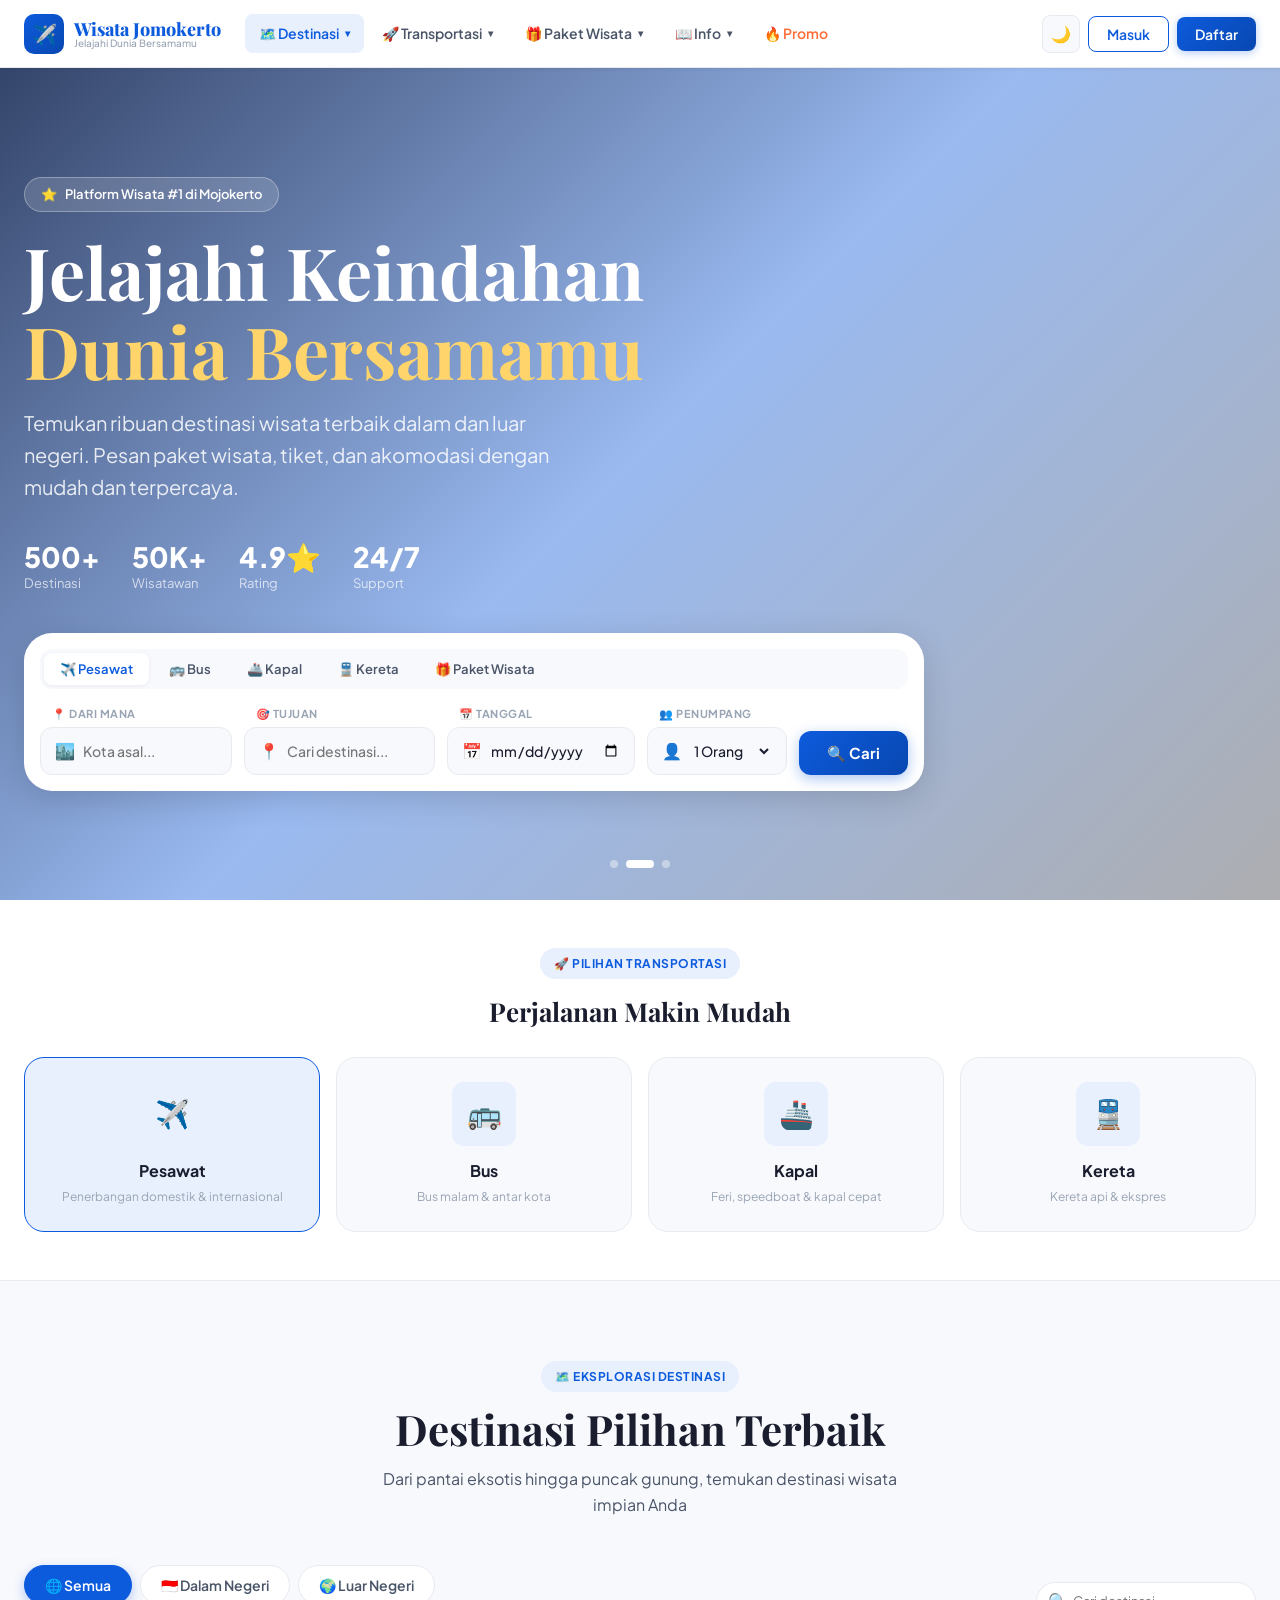
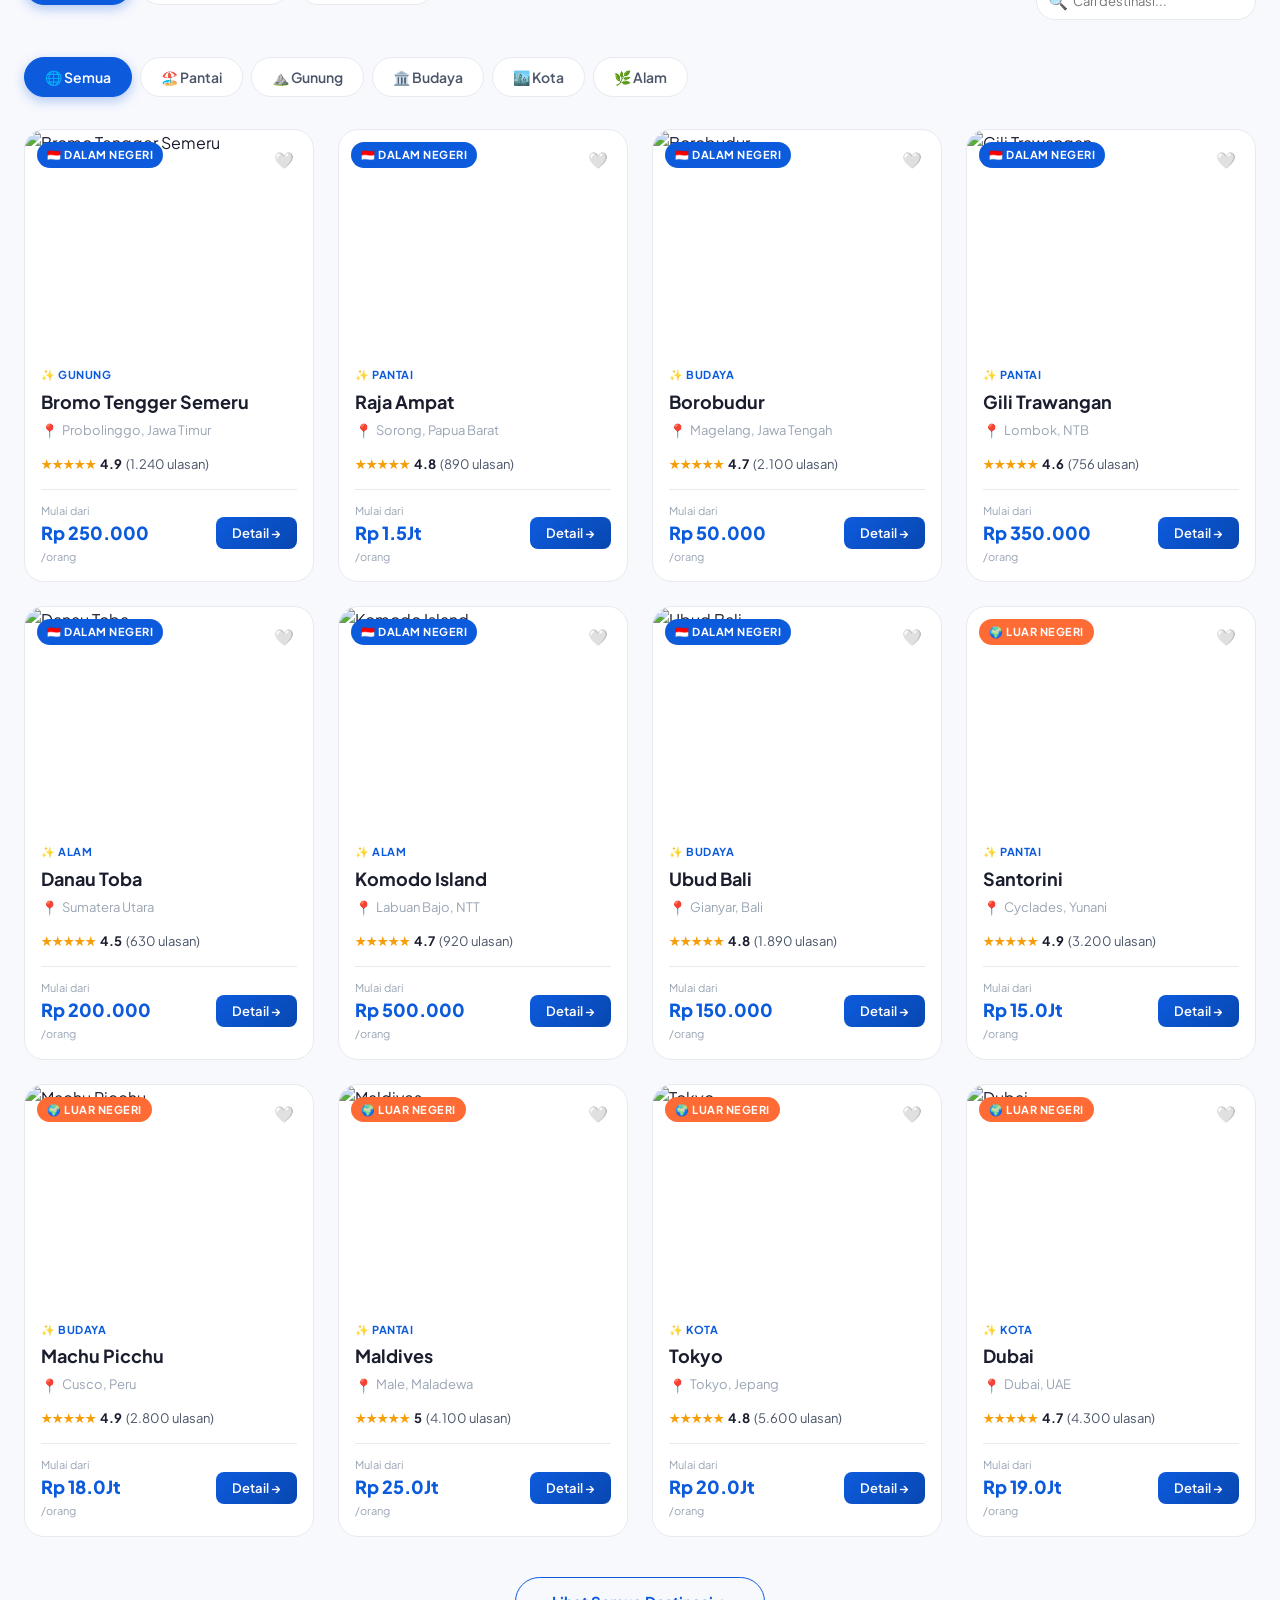
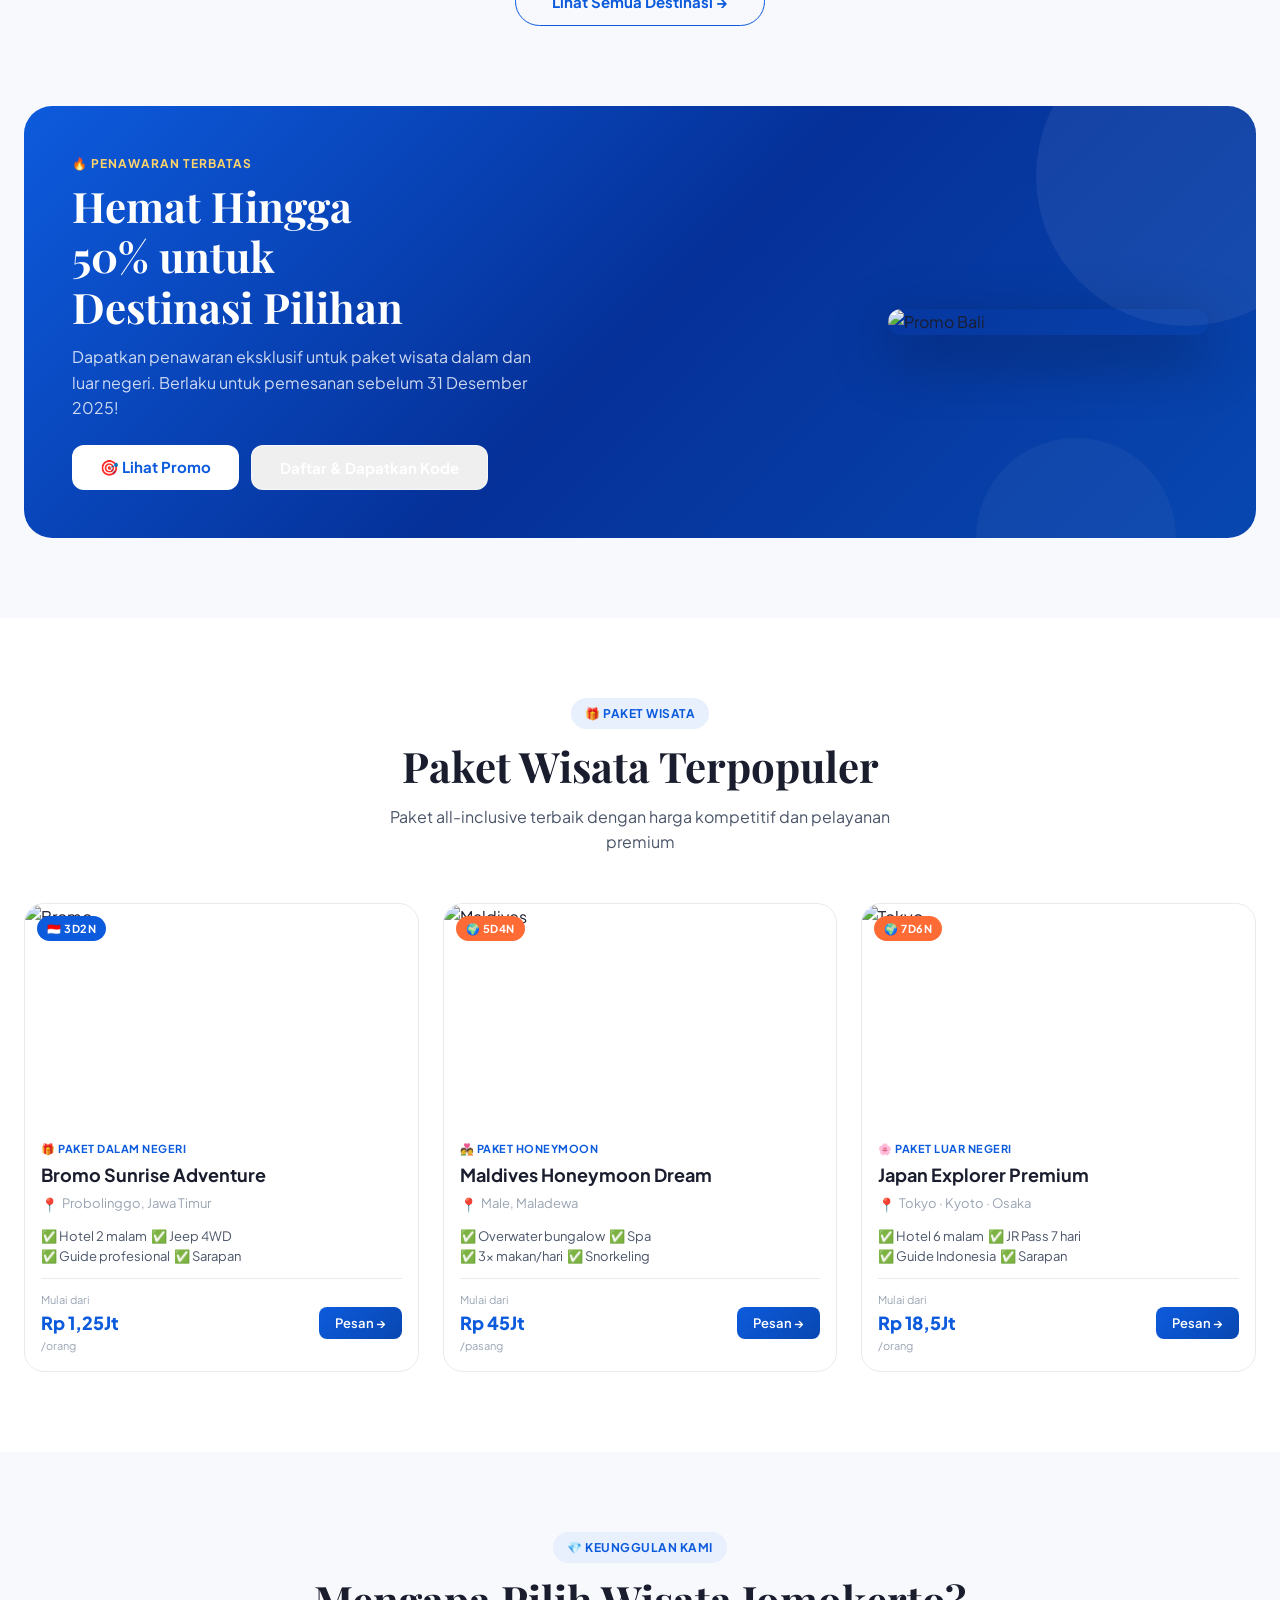
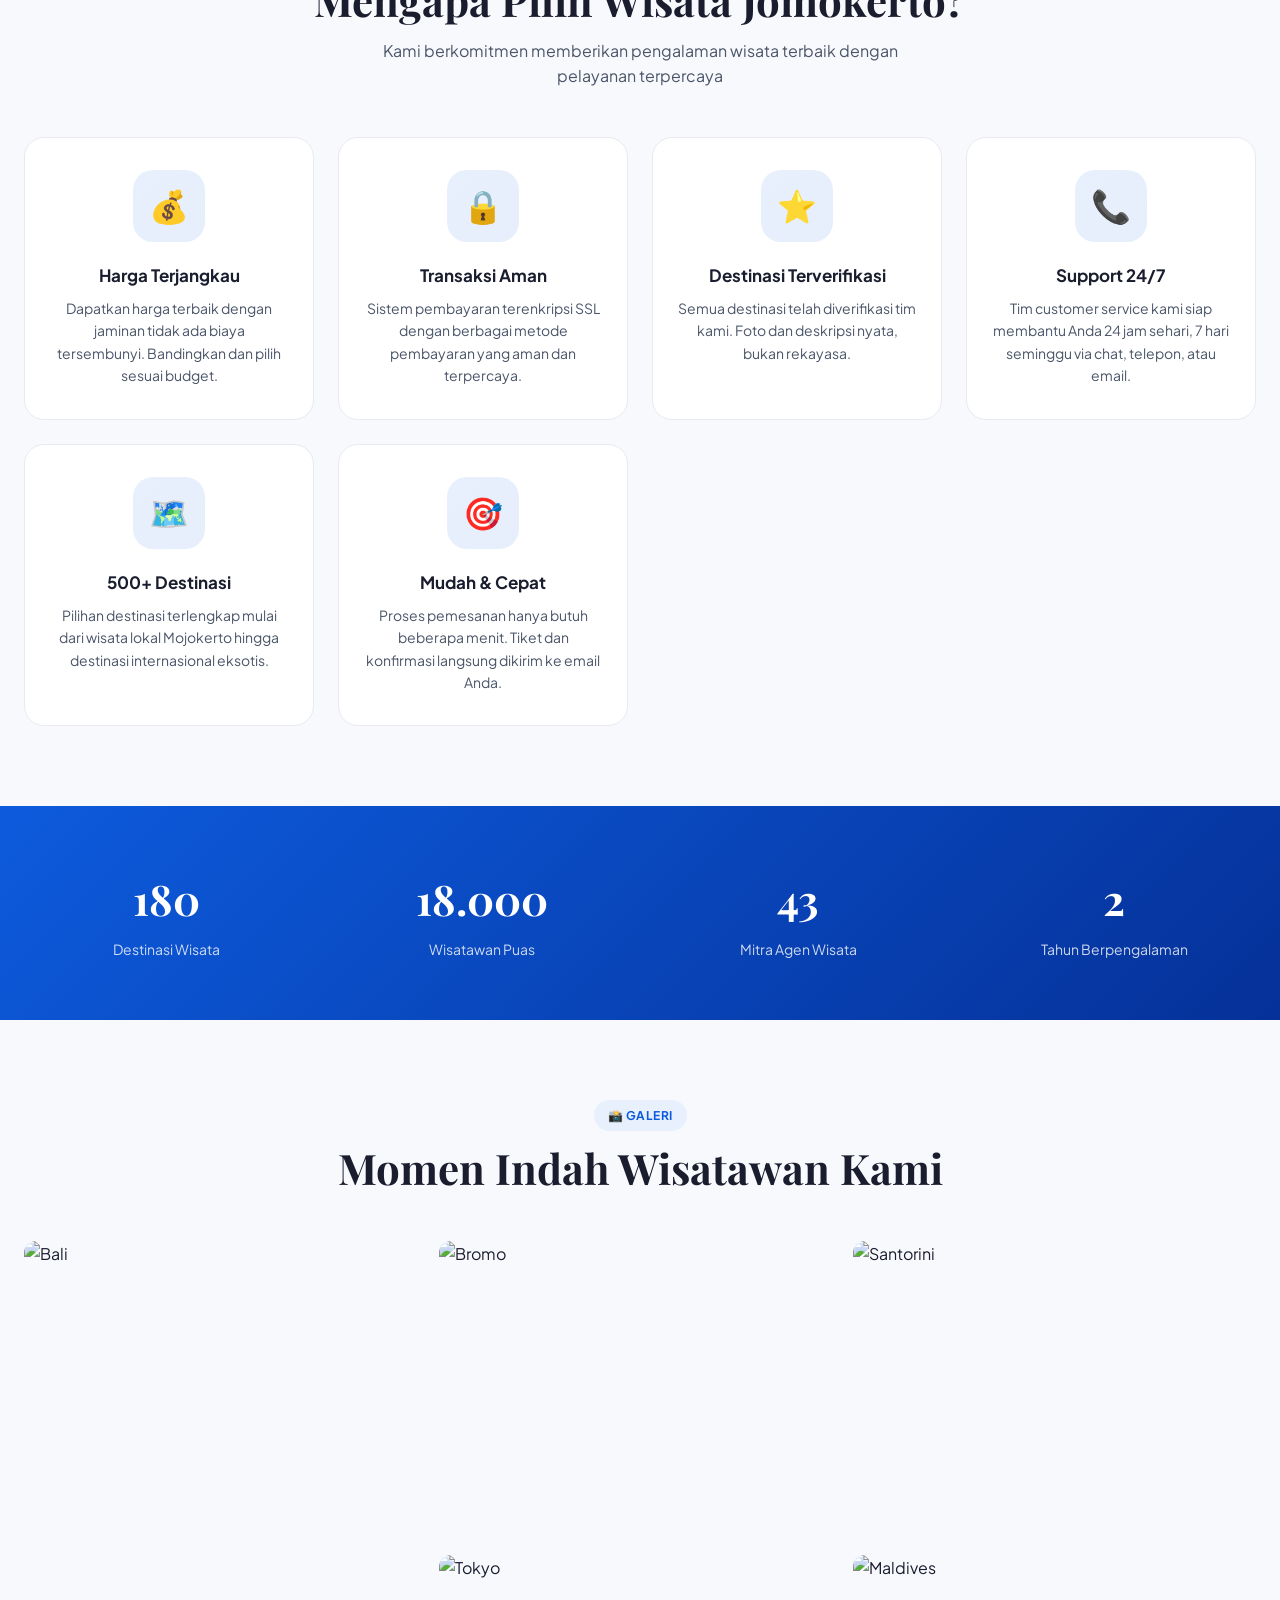
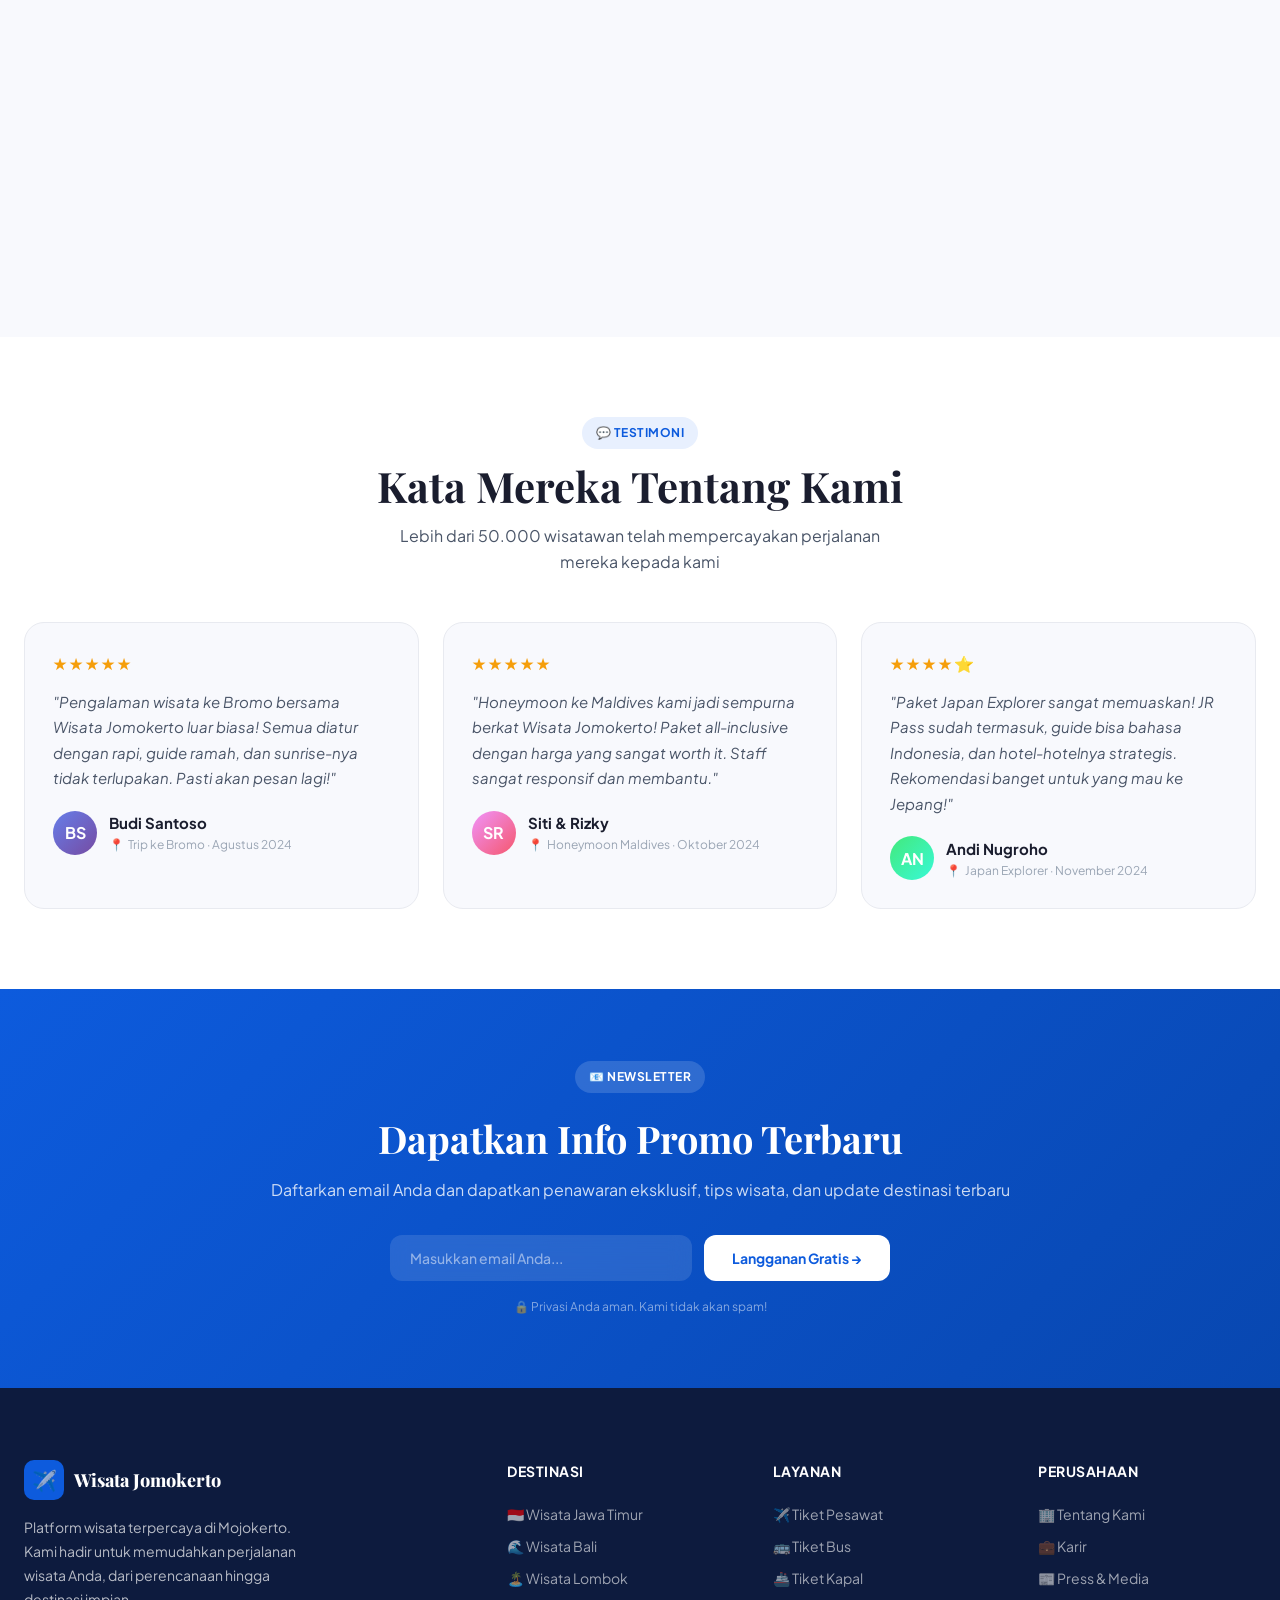
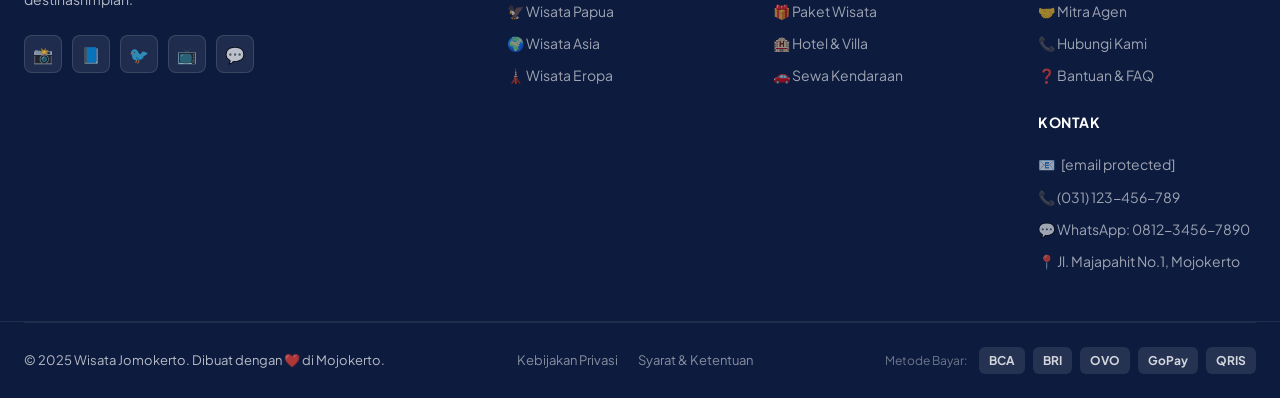
==== commit 7dd1c931: "Update index.html this fix kode" ====
--- a/index.html
+++ b/index.html
@@ -781,4 +781,9 @@
   <option value="Medan">
   <option value="Makassar">
   <option value="Semarang">
-</datalist>+</datalist>
+
+  <script src="js/main.js"></script>
+
+</body>
+</html>
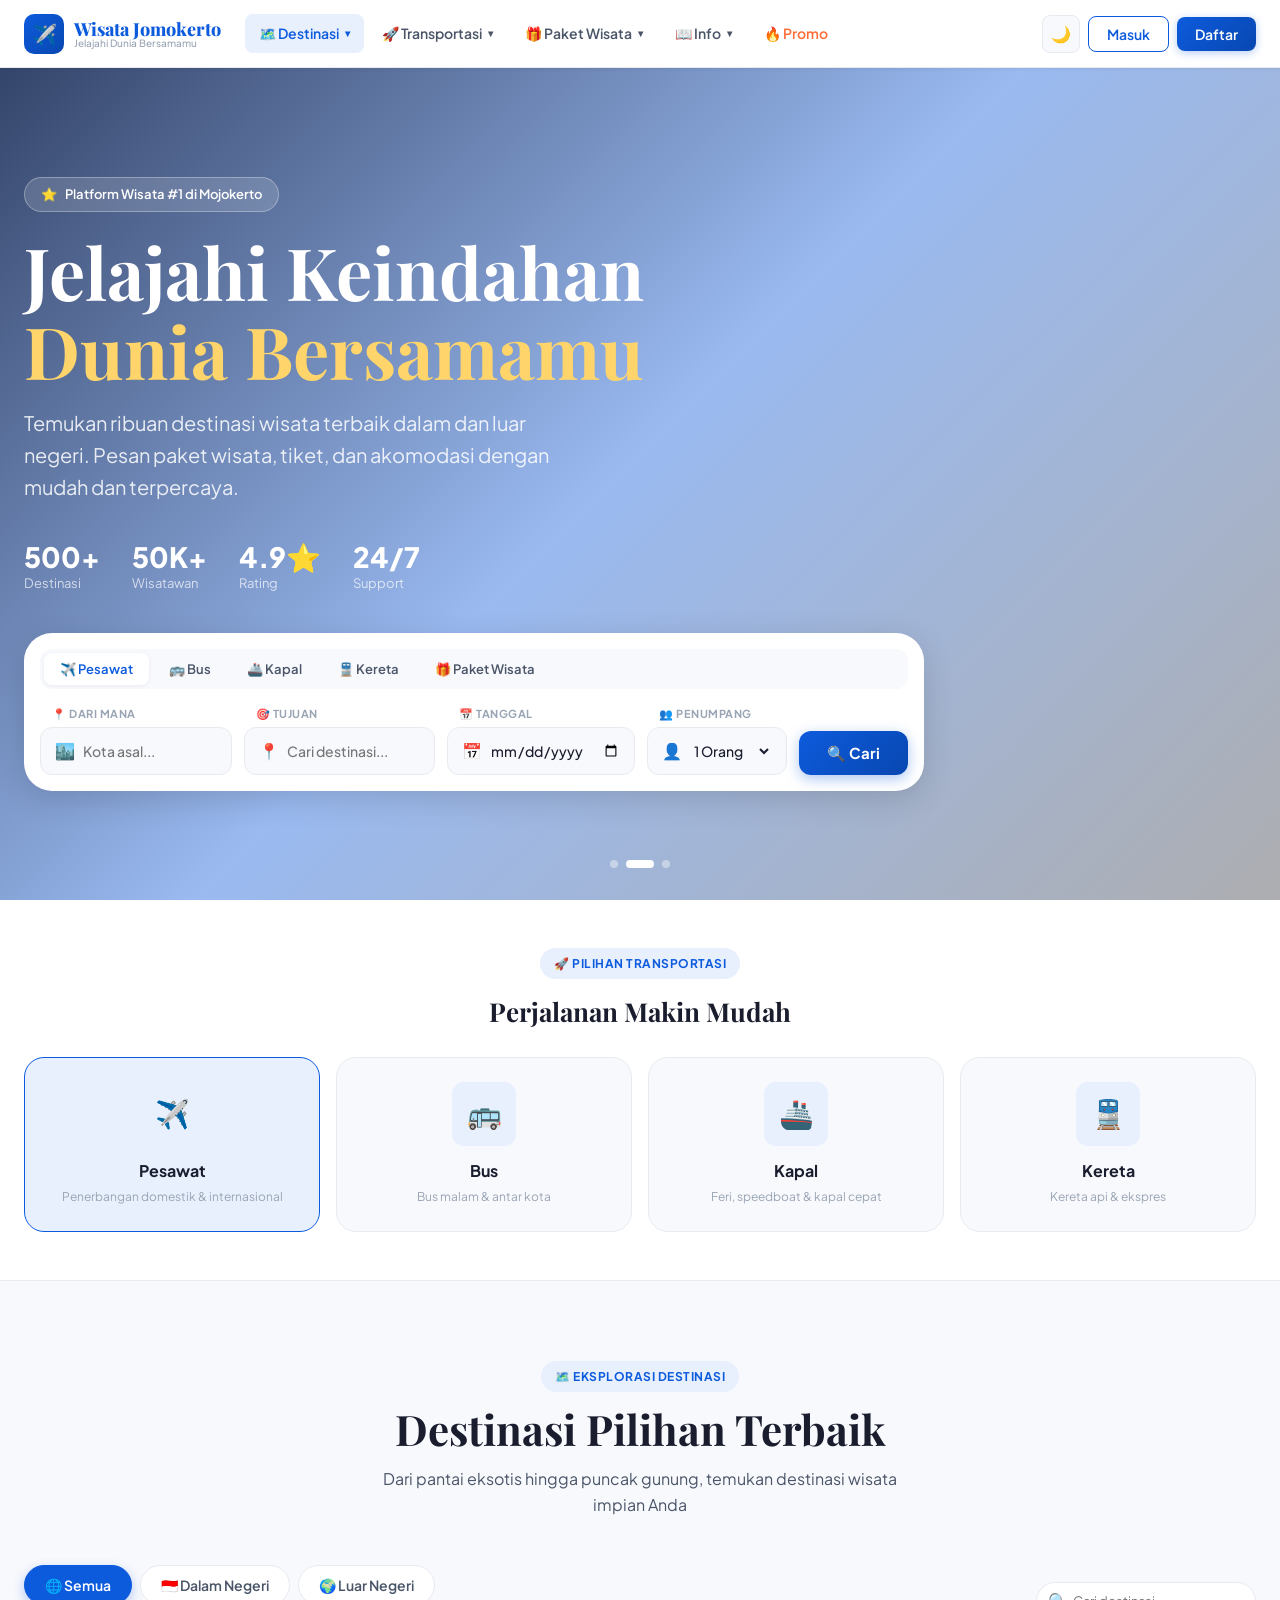
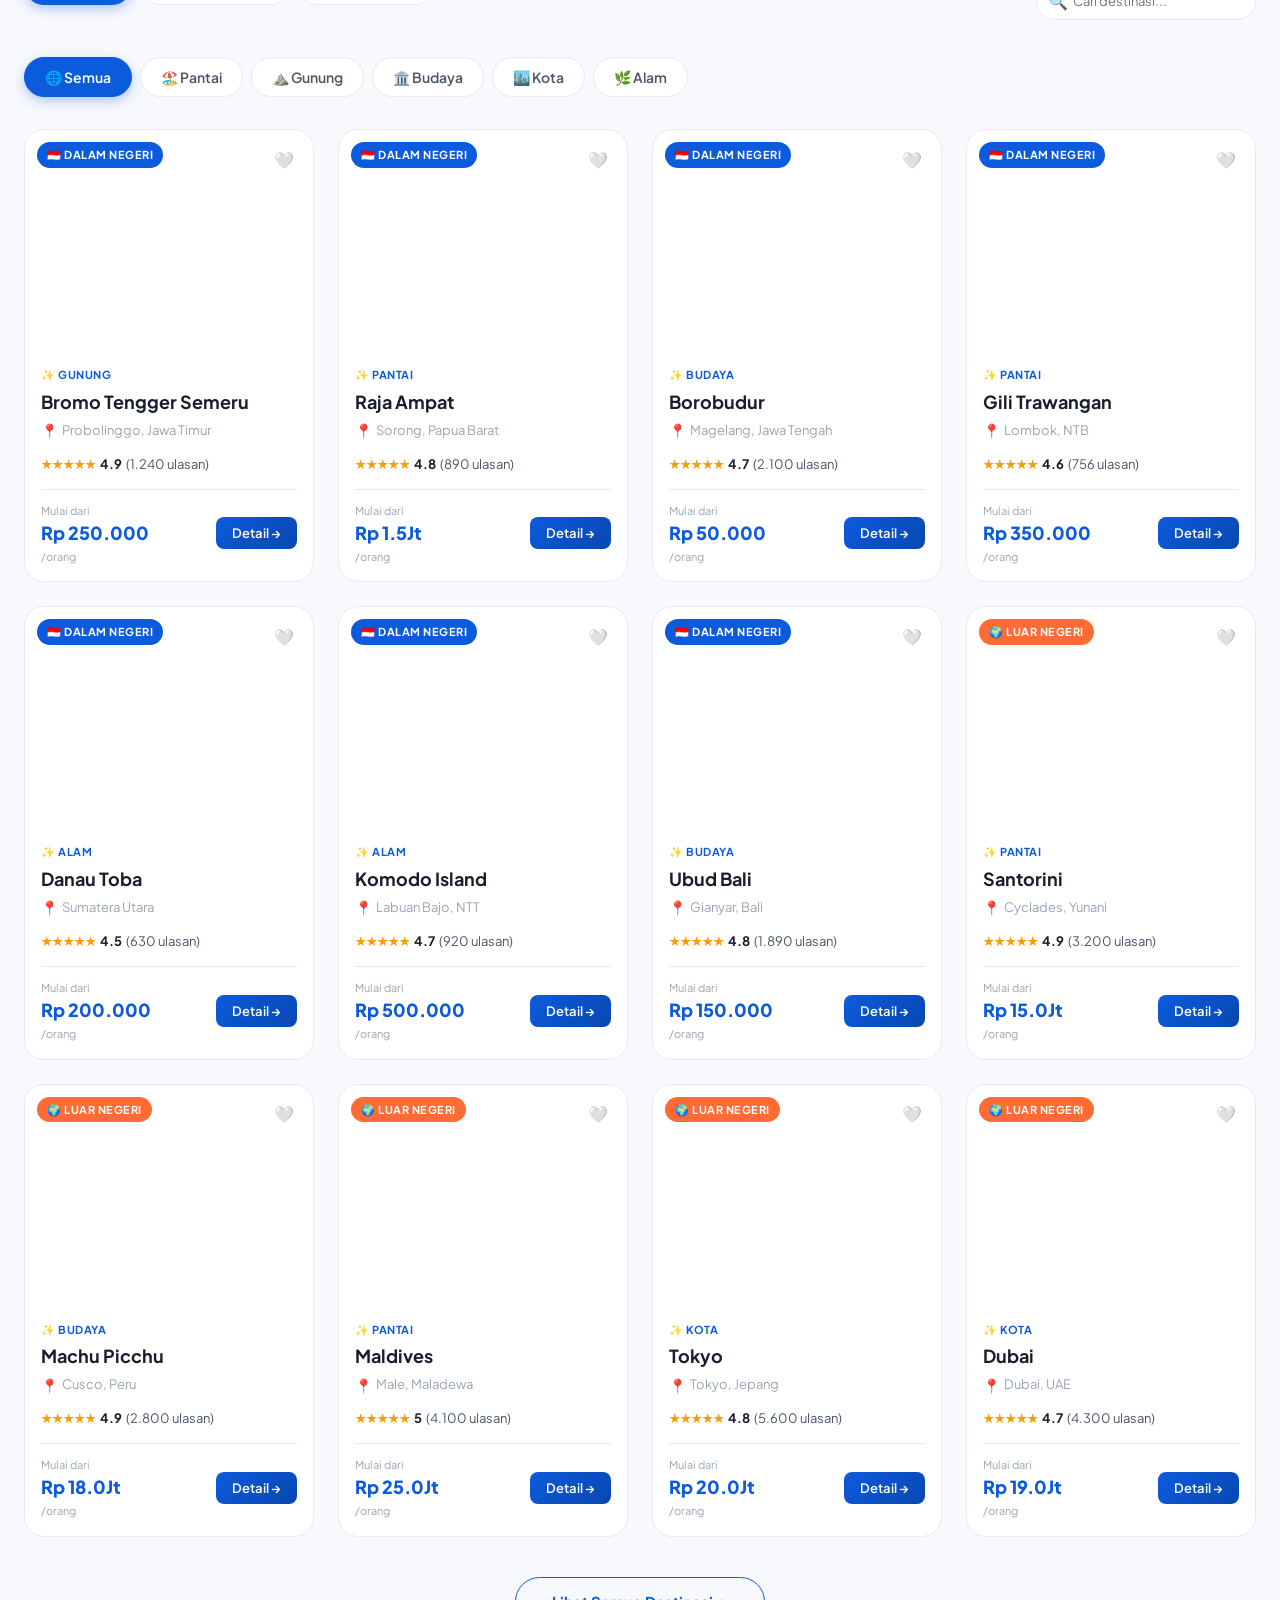
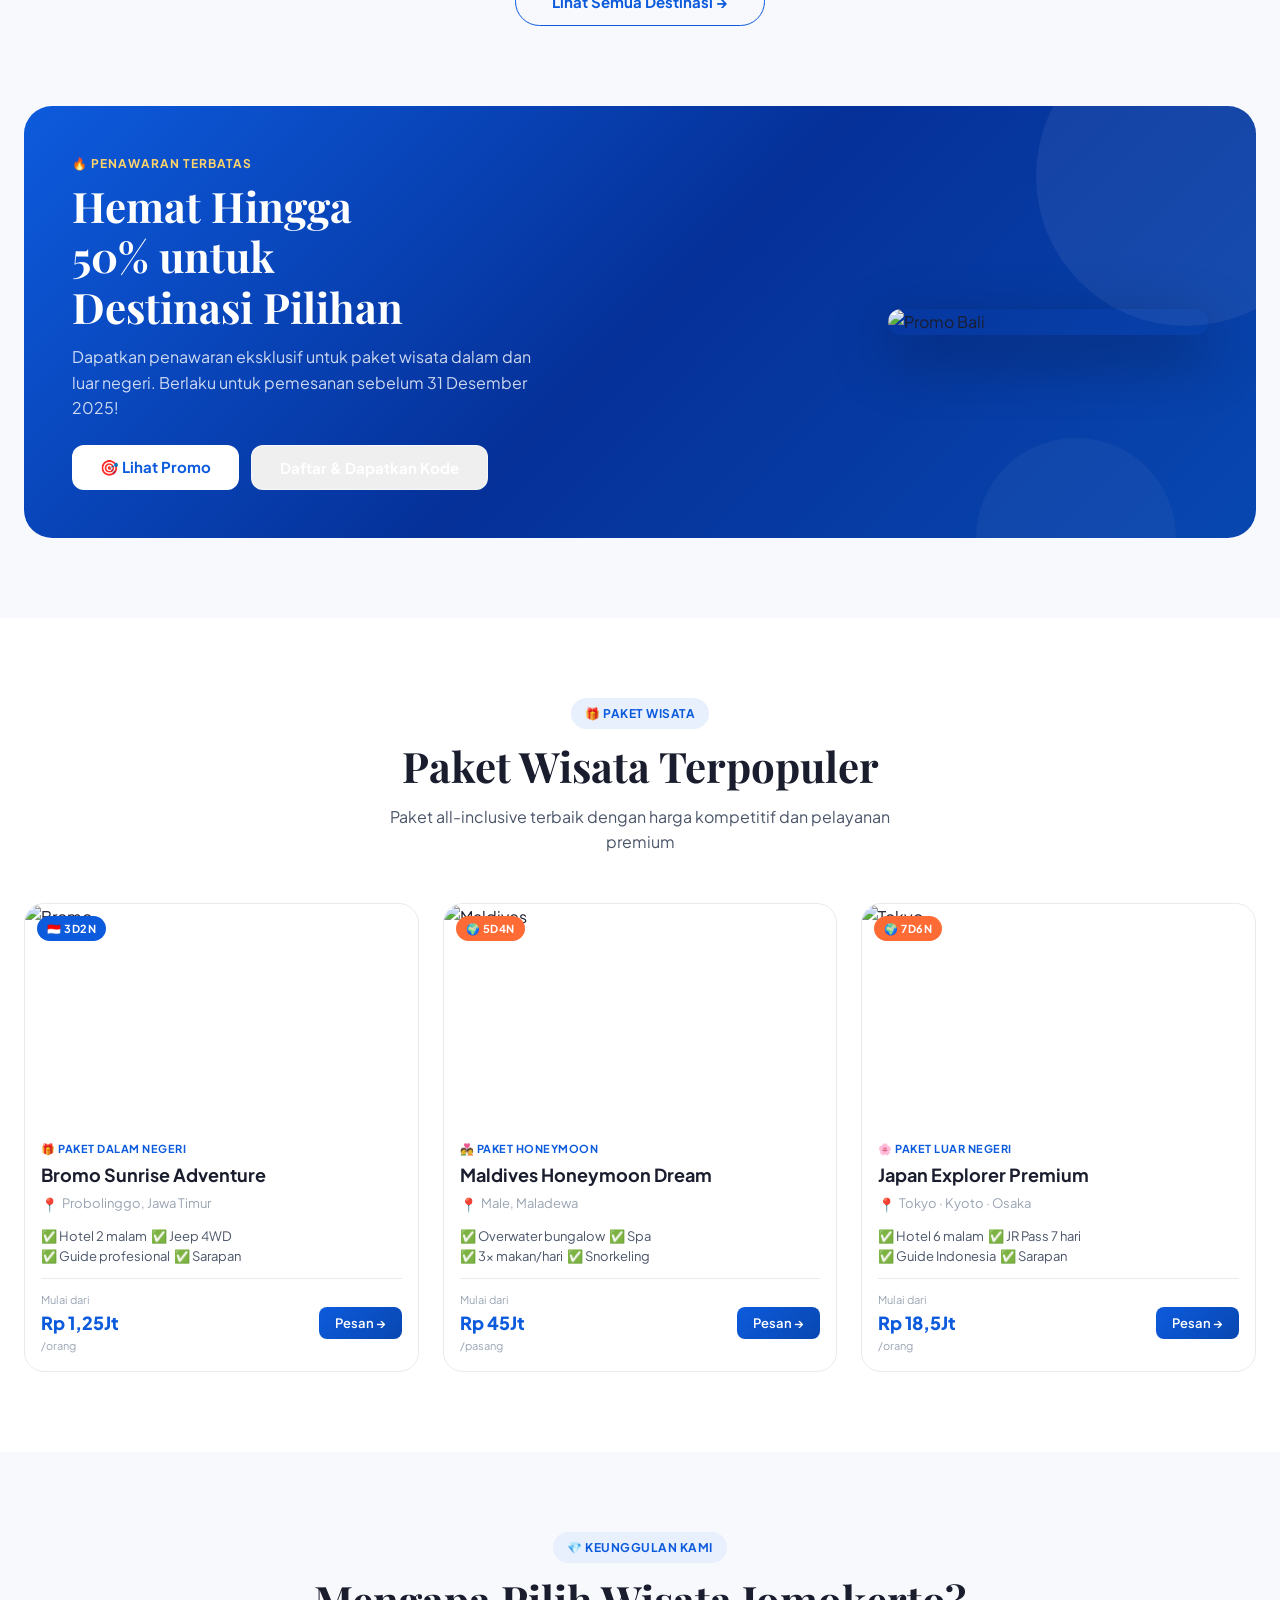
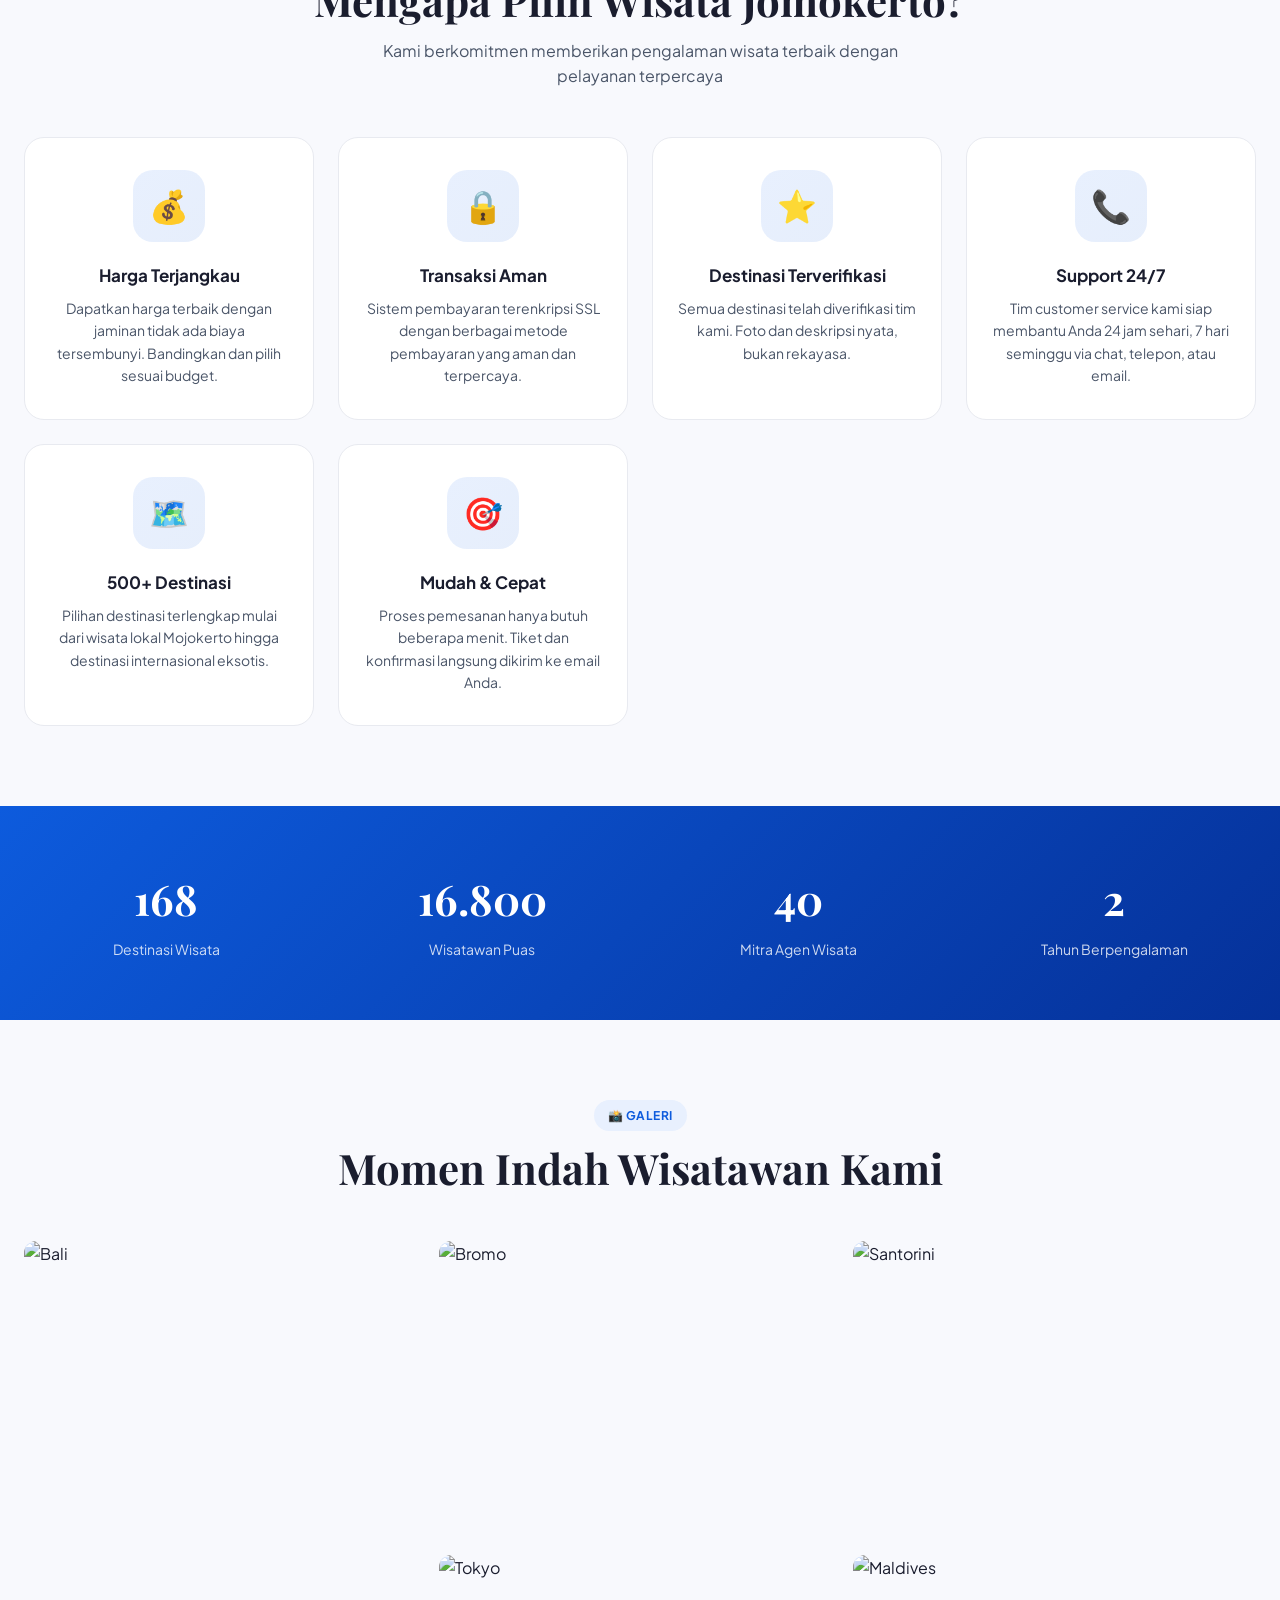
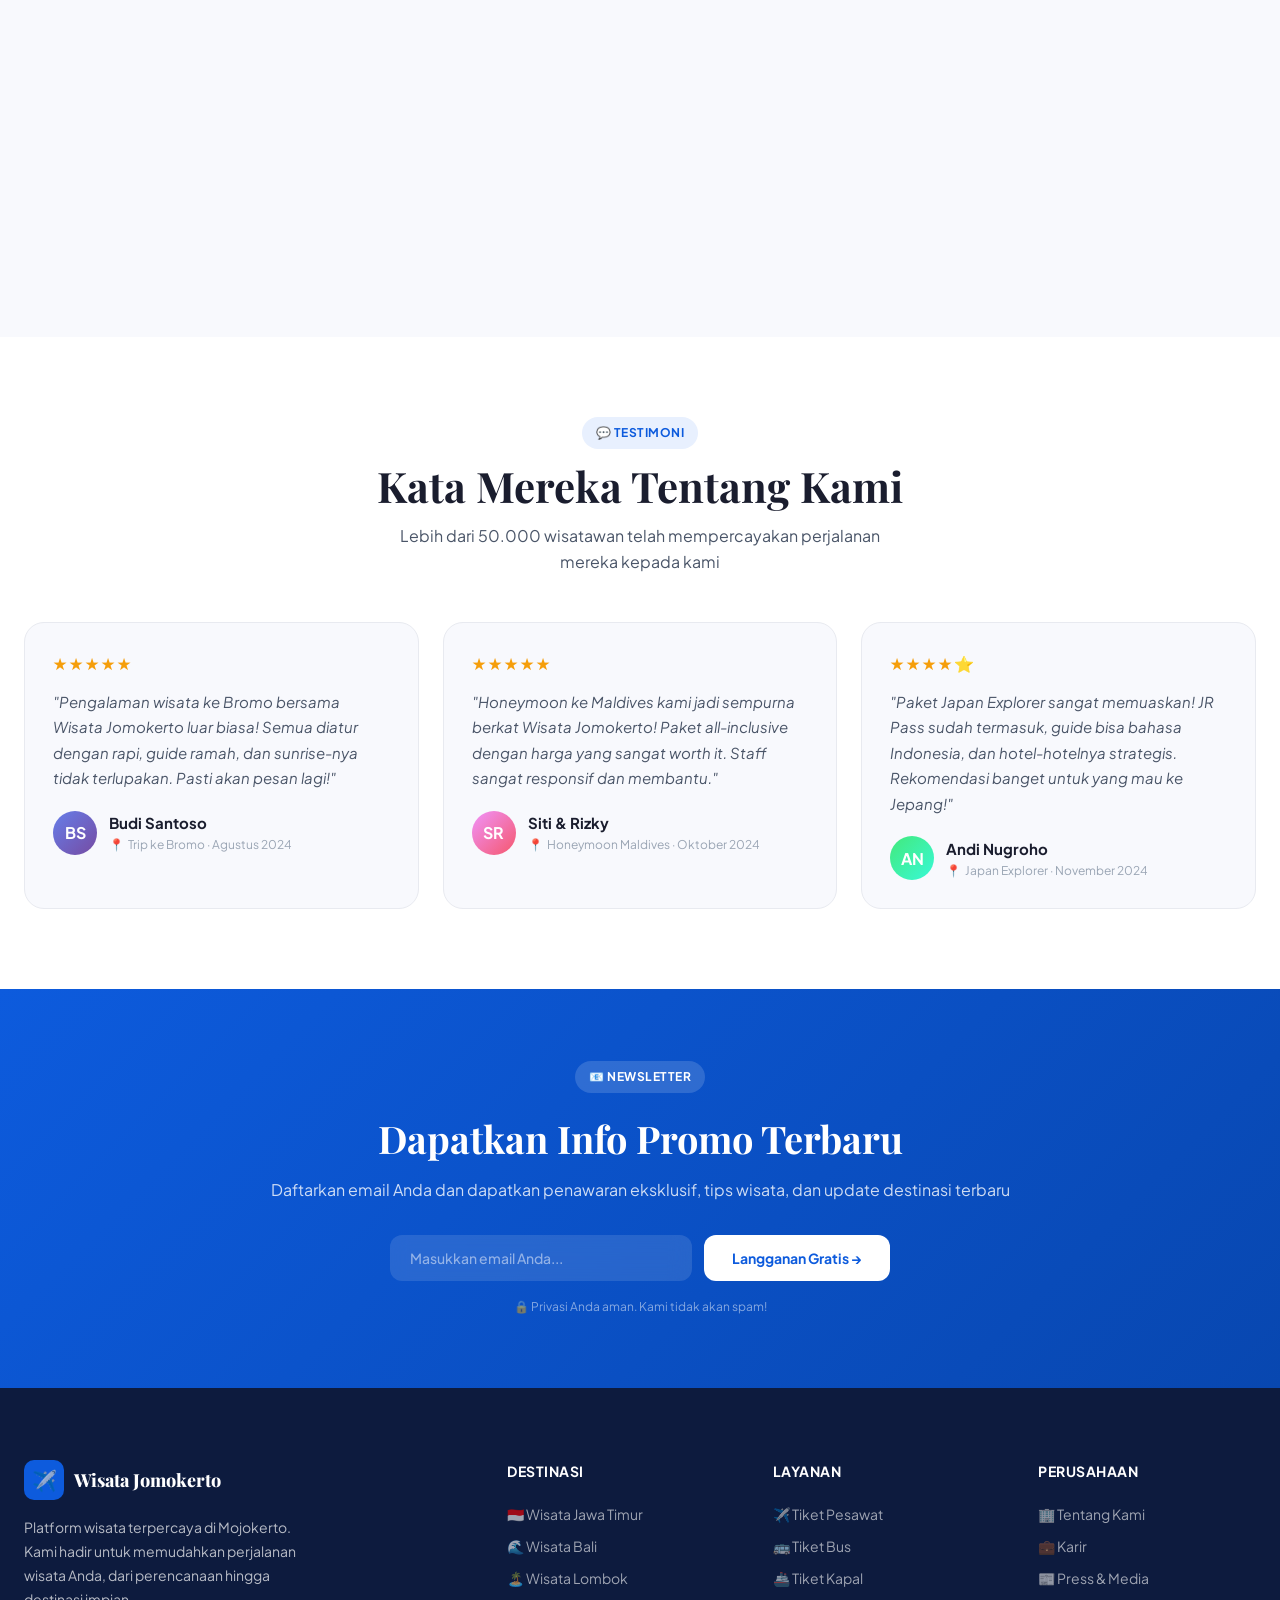
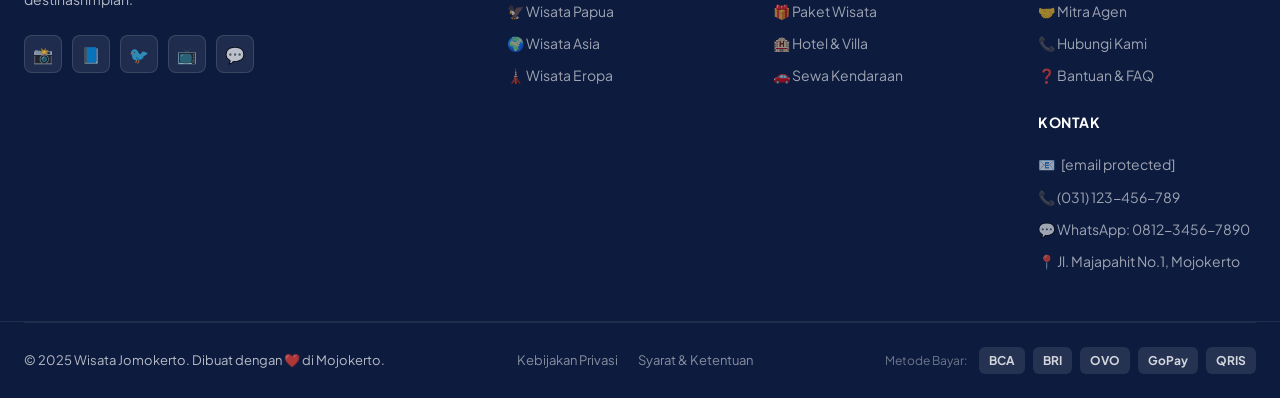
==== commit 654f571b: "update web jomokerto" ====
--- a/index.html
+++ b/index.html
@@ -565,7 +565,7 @@
 </section>
 
 <!-- ===== GALERI ===== -->
-<section class="section">
+<section class="section" id="galeriSection">
   <div class="container">
     <div class="section-header reveal">
       <div class="section-badge">📸 Galeri</div>
@@ -781,9 +781,14 @@
   <option value="Medan">
   <option value="Makassar">
   <option value="Semarang">
+  <option value="Bandung">
+  <option value="Malang">
+  <option value="Lombok (Mataram)">
+  <option value="Mojokerto">
 </datalist>
 
-  <script src="js/main.js"></script>
+<!-- ===== SCRIPTS ===== -->
+<script src="js/main.js"></script>
 
 </body>
 </html>
